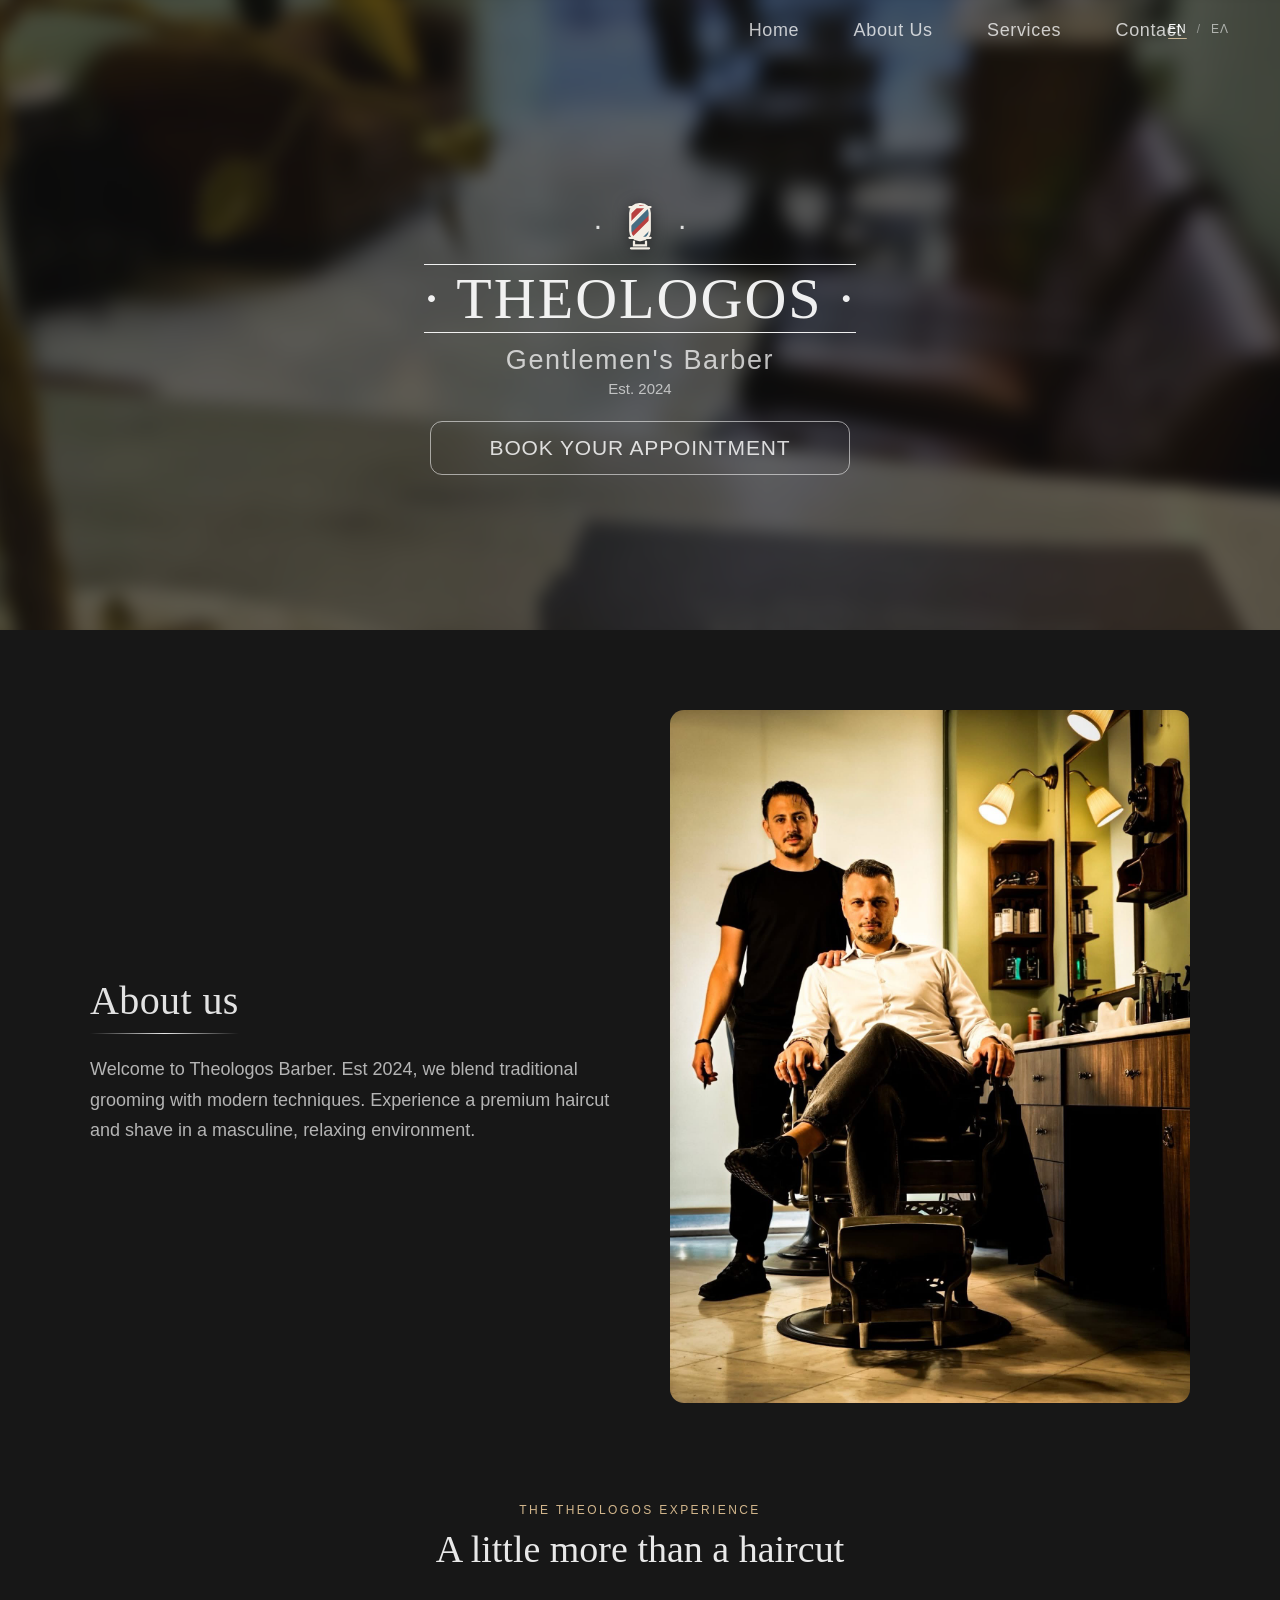
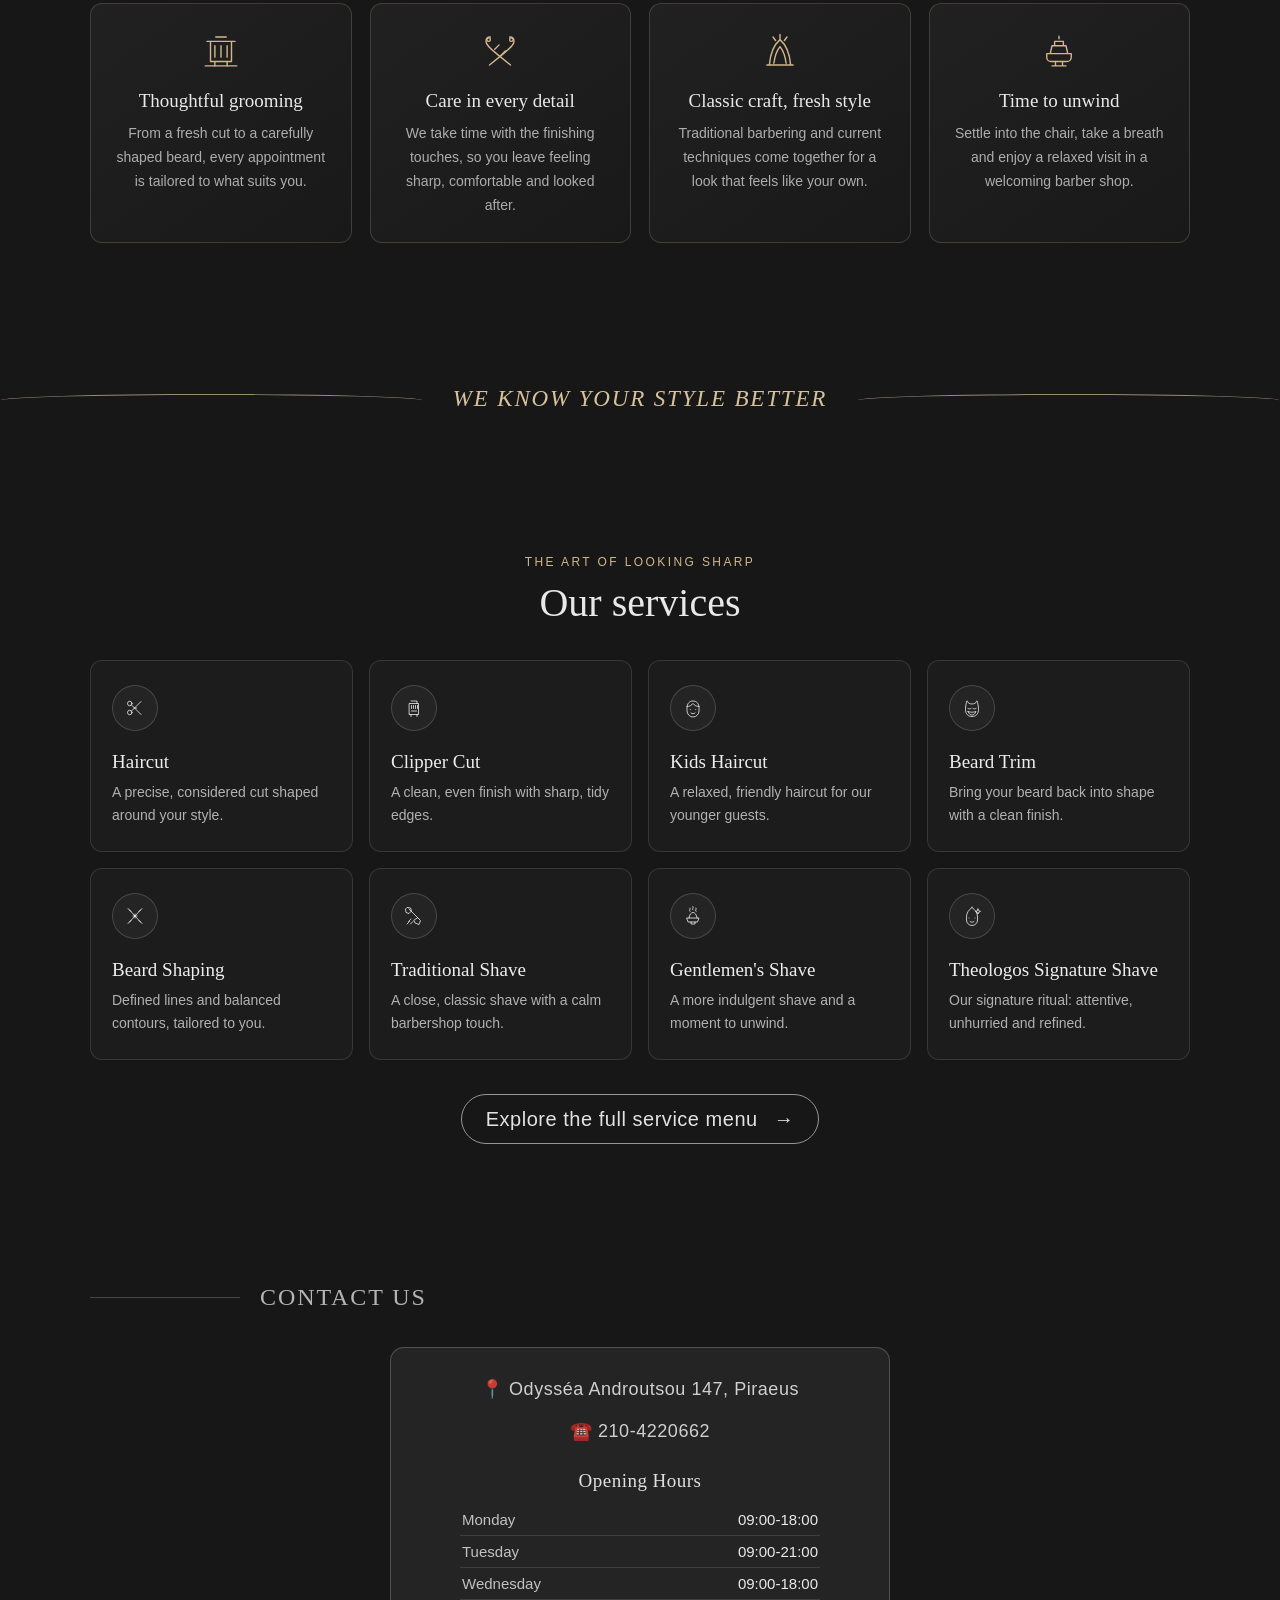
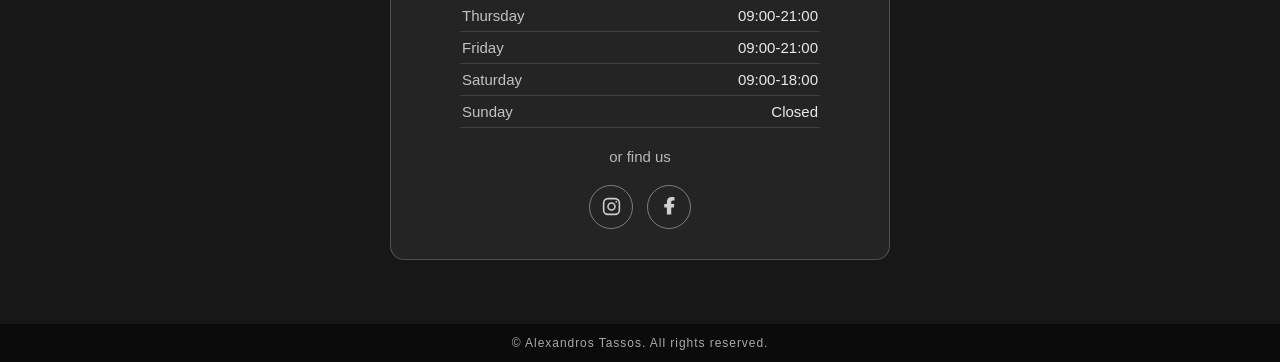
==== index.html @ 1a6f053f "Update code from local folder" ====
<!DOCTYPE html>
<html lang="en">
<head>
  <meta charset="UTF-8" />
  <meta name="viewport" content="width=device-width, initial-scale=1.0" />
  <meta name="description" content="Traditional grooming and modern barbering at Theologos Barber in Piraeus. Book your appointment online." data-i18n-content="home_description" />
  <meta name="theme-color" content="#171717" />
  <link rel="preload" as="image" href="barber.jpg" type="image/jpeg" />
  <link rel="stylesheet" href="style.css" />
  <link rel="stylesheet" href="static/services.css" />
  <title data-i18n-title="home_title">Theologos Barber | Piraeus</title>
</head>
<body>
  <header id="header">
    <nav id="menu" aria-label="Main navigation" data-i18n-aria="main_navigation">
      <ul>
        <li><a href="#header" data-i18n="nav_home">Home</a></li>
        <li><a href="#about" data-i18n="nav_about">About Us</a></li>
        <li><a href="#serve" data-i18n="nav_services">Services</a></li>
        <li><a href="#contact" data-i18n="nav_contact">Contact</a></li>
      </ul>
      <div class="language-switch" role="group" aria-label="Language" data-i18n-aria="language">
        <button type="button" data-language="en" aria-pressed="true" aria-label="English" data-i18n-language="english">EN</button>
        <span aria-hidden="true">/</span>
        <button type="button" data-language="el" aria-pressed="false" aria-label="Greek" data-i18n-language="greek">ΕΛ</button>
      </div>
    </nav>

    <div id="head">
      <div class="brand-mark">
        <span aria-hidden="true">∙</span>
        <svg class="barber-icon" viewBox="0 0 64 72" aria-hidden="true">
          <defs>
            <clipPath id="pole-shape">
              <rect x="19" y="8" width="26" height="48" rx="12" />
            </clipPath>
          </defs>
          <rect x="19" y="8" width="26" height="48" rx="12" fill="#f4eee5" />
          <g clip-path="url(#pole-shape)" fill="none" stroke-width="7">
            <path d="M7 18 31 -6M12 34 51 -5M18 51 53 16M34 66 54 46" stroke="#b84040" />
            <path d="M12 50 53 9M27 66 54 39" stroke="#466d83" />
          </g>
          <rect x="19" y="8" width="26" height="48" rx="12" fill="none" stroke="#f4eee5" stroke-width="3" />
          <path d="M18 12h28M18 53h28M24 58v5h16v-5M20 67h24" fill="none" stroke="#f4eee5" stroke-linecap="round" stroke-width="3" />
        </svg>
        <span aria-hidden="true">∙</span>
      </div>
      <h1 id="title">∙ Theologos ∙</h1>
      <p id="sub" data-i18n="brand_subtitle">Gentlemen's Barber</p>
      <p id="est" data-i18n="established">Est. 2024</p>
      <div class="book">
        <a id="book" target="_blank" rel="noopener noreferrer" href="https://theologos.orion-barber.gr/" data-i18n="book_appointment">Book your appointment</a>
      </div>
    </div>
  </header>

  <main>
    <section id="about">
      <div id="info">
        <div class="about-text">
          <h2 id="title2" data-i18n="about_title">About us</h2>
          <p class="about-paragraph" data-i18n="about_copy">
            Welcome to Theologos Barber. Est 2024, we blend traditional grooming with modern techniques.
            Experience a premium haircut and shave in a masculine, relaxing environment.
          </p>
        </div>
        <img src="aboutus.jpeg" id="about-photo" alt="The barber and a client in the shop, with Theologos Barber catalogs in the foreground" data-i18n-alt="about_image_alt" loading="lazy" decoding="async" />
      </div>
    </section>

    <section class="experience" aria-labelledby="experience-title">
      <div class="experience-inner">
        <p class="experience-eyebrow" data-i18n="experience_eyebrow">The Theologos experience</p>
        <h2 id="experience-title" data-i18n="experience_title">A little more than a haircut</h2>
        <div class="experience-grid">
          <article class="experience-card">
            <svg class="experience-icon" viewBox="0 0 48 48" aria-hidden="true">
              <path d="M8 13h32M12 13v23h24V13M17 18v13M24 18v13M31 18v13M17 36v5M31 36v5" />
              <path d="M6 41h36M18 8h12" />
            </svg>
            <h3 data-i18n="experience_grooming_title">Thoughtful grooming</h3>
            <p data-i18n="experience_grooming_copy">From a fresh cut to a carefully shaped beard, every appointment is tailored to what suits you.</p>
          </article>

          <article class="experience-card">
            <svg class="experience-icon" viewBox="0 0 48 48" aria-hidden="true">
              <path d="M13 8c-3 0-5 2-5 5 0 4 5 8 12 14l16 13M35 8c3 0 5 2 5 5 0 4-5 8-12 14L12 40" />
              <circle cx="11" cy="11" r="2" />
              <circle cx="37" cy="11" r="2" />
              <path d="m18 22 5-5M25 29l5-5" />
            </svg>
            <h3 data-i18n="experience_detail_title">Care in every detail</h3>
            <p data-i18n="experience_detail_copy">We take time with the finishing touches, so you leave feeling sharp, comfortable and looked after.</p>
          </article>

          <article class="experience-card">
            <svg class="experience-icon" viewBox="0 0 48 48" aria-hidden="true">
              <path d="M12 39c1-13 4-21 12-28 8 7 11 15 12 28M17 38c1-8 3-14 7-19 4 5 6 11 7 19M9 40h30" />
              <path d="M24 10V5M19 12l-3-4M29 12l3-4" />
            </svg>
            <h3 data-i18n="experience_craft_title">Classic craft, fresh style</h3>
            <p data-i18n="experience_craft_copy">Traditional barbering and current techniques come together for a look that feels like your own.</p>
          </article>

          <article class="experience-card">
            <svg class="experience-icon" viewBox="0 0 48 48" aria-hidden="true">
              <path d="M10 27h28v4a5 5 0 0 1-5 5H15a5 5 0 0 1-5-5zM14 27l2-9h16l2 9M19 18v-5h10v5M24 7v3" />
              <path d="M16 41h16M20 36v5M28 36v5" />
            </svg>
            <h3 data-i18n="experience_unwind_title">Time to unwind</h3>
            <p data-i18n="experience_unwind_copy">Settle into the chair, take a breath and enjoy a relaxed visit in a welcoming barber shop.</p>
          </article>
        </div>
      </div>
    </section>

    <div class="services" aria-hidden="true">
      <p id="services" data-i18n="slogan">We know your style better</p>
    </div>

    <section id="serve" class="service-preview" aria-labelledby="service-preview-title">
      <div class="service-preview-inner">
        <p class="service-eyebrow" data-i18n="service_eyebrow">The art of looking sharp</p>
        <h2 id="service-preview-title" data-i18n="services_title">Our services</h2>
        <div class="service-preview-grid">
          <article class="service-preview-card">
            <svg viewBox="0 0 48 48" aria-hidden="true"><circle cx="13.5" cy="15" r="4.5" /><circle cx="13.5" cy="33" r="4.5" /><path d="m17 18 19 19M17 30l19-19M22 24h5" /></svg>
            <h3 data-i18n="service_haircut">Haircut</h3>
            <p data-i18n="service_haircut_copy">A precise, considered cut shaped around your style.</p>
          </article>
          <article class="service-preview-card">
            <svg viewBox="0 0 48 48" aria-hidden="true"><path d="M15 15h18v22H15zM18 10h12v5M18 37v4M30 37v4M19 19v6M23 19v6M27 19v6M31 19v6" /><path d="M19 30h10" /></svg>
            <h3 data-i18n="service_clipper">Clipper Cut</h3>
            <p data-i18n="service_clipper_copy">A clean, even finish with sharp, tidy edges.</p>
          </article>
          <article class="service-preview-card">
            <svg viewBox="0 0 48 48" aria-hidden="true"><path d="M12 23c0-8 5-13 12-13s12 5 12 13v7a12 12 0 0 1-24 0zM12 21c5 0 9-2 12-6 3 4 7 6 12 6" /><path d="M18.5 27h.1M29.5 27h.1M20 34c2.5 2 5.5 2 8 0" /></svg>
            <h3 data-i18n="service_kids">Kids Haircut</h3>
            <p data-i18n="service_kids_copy">A relaxed, friendly haircut for our younger guests.</p>
          </article>
          <article class="service-preview-card">
            <svg viewBox="0 0 48 48" aria-hidden="true"><path d="M14 10c-2 5-3 10-3 17 0 9 5 14 13 14s13-5 13-14c0-7-1-12-3-17" /><path d="M14 11c2 3 6 5 10 5s8-2 10-5M16 25c2 1 4 1 6 0M26 25c2 1 4 1 6 0M16 31c2 5 5 7 8 7s6-2 8-7c-5 2-11 2-16 0z" /></svg>
            <h3 data-i18n="service_beard_trim">Beard Trim</h3>
            <p data-i18n="service_beard_trim_copy">Bring your beard back into shape with a clean finish.</p>
          </article>
          <article class="service-preview-card">
            <svg viewBox="0 0 48 48" aria-hidden="true"><path d="m13 12 22 24M35 12 13 36M10 9l6 6M32 33l6 6M38 9l-6 6M16 33l-6 6" /><path d="M20 24h8M24 20v8" /></svg>
            <h3 data-i18n="service_beard_shape">Beard Shaping</h3>
            <p data-i18n="service_beard_shape_copy">Defined lines and balanced contours, tailored to you.</p>
          </article>
          <article class="service-preview-card">
            <svg viewBox="0 0 48 48" aria-hidden="true"><path d="m14 10 18 18M11 7l6 1 2 6-5 5-6-2-1-6zM32 28l5 5-3 8-8-3-2-5zM13 35l5-5M10 40l5-5M17 40l5-5" /></svg>
            <h3 data-i18n="service_traditional_shave">Traditional Shave</h3>
            <p data-i18n="service_traditional_shave_copy">A close, classic shave with a calm barbershop touch.</p>
          </article>
          <article class="service-preview-card">
            <svg viewBox="0 0 48 48" aria-hidden="true"><path d="M12 28h24l-3 8H15zM16 28c1-7 4-11 8-11s7 4 8 11M20 36v4h8v-4" /><path d="M24 12c-3-2 2-4 0-7M18 15c-3-2 2-4 0-7M30 15c-3-2 2-4 0-7" /></svg>
            <h3 data-i18n="service_gentlemen_shave">Gentlemen's Shave</h3>
            <p data-i18n="service_gentlemen_shave_copy">A more indulgent shave and a moment to unwind.</p>
          </article>
          <article class="service-preview-card">
            <svg viewBox="0 0 48 48" aria-hidden="true"><path d="M24 7c7 5 11 11 11 19v6a11 11 0 0 1-22 0v-6c0-8 4-14 11-19zM18 28h.1M30 28h.1M20 35c2.5 2 5.5 2 8 0" /><path d="m36 10 1.5 3.5L41 15l-3.5 1.5L36 20l-1.5-3.5L31 15l3.5-1.5z" /></svg>
            <h3 data-i18n="service_signature_shave">Theologos Signature Shave</h3>
            <p data-i18n="service_signature_shave_copy">Our signature ritual: attentive, unhurried and refined.</p>
          </article>
        </div>
        <a class="service-menu-button" href="templates/services.html"><span data-i18n="full_menu">Explore the full service menu</span><span aria-hidden="true">→</span></a>
      </div>
    </section>

    <section id="contact">
      <div class="contact">
        <h2 id="title4" data-i18n="contact_title">Contact us</h2>
        <div id="info2">
          <a id="odo" target="_blank" rel="noopener noreferrer" href="https://www.google.com/maps/dir//%CE%9F%CE%B4%CF%85%CF%83%CF%83%CE%AD%CE%B1+%CE%91%CE%BD%CE%B4%CF%81%CE%BF%CF%8D%CF%84%CF%83%CE%BF%CF%85+147,+%CE%A0%CE%B5%CE%B9%CF%81%CE%B1%CE%B9%CE%AC%CF%82+185+35/data=!4m6!4m5!1m1!4e2!1m2!1m1!1s0x14a1bbe8b6d1e84f:0x89a2f383a4189109?sa=X&amp;ved=1t:707&amp;ictx=111" data-i18n="address">📍 Odysséa Androutsou 147, Piraeus</a>
          <a id="til" href="tel:+302104220662">☎️ 210-4220662</a>
          <div id="clock">
            <h3 id="time" data-i18n="opening_hours">Opening Hours</h3>
            <ul>
              <li><span data-i18n="monday">Monday</span><span>09:00-18:00</span></li>
              <li><span data-i18n="tuesday">Tuesday</span><span>09:00-21:00</span></li>
              <li><span data-i18n="wednesday">Wednesday</span><span>09:00-18:00</span></li>
              <li><span data-i18n="thursday">Thursday</span><span>09:00-21:00</span></li>
              <li><span data-i18n="friday">Friday</span><span>09:00-21:00</span></li>
              <li><span data-i18n="saturday">Saturday</span><span>09:00-18:00</span></li>
              <li><span data-i18n="sunday">Sunday</span><span data-i18n="closed">Closed</span></li>
            </ul>
          </div>
          <p id="find" data-i18n="find_us">Or find us</p>
          <div id="social">
            <a class="social-link" aria-label="Instagram" data-i18n-aria="instagram" target="_blank" rel="noopener noreferrer" href="https://www.instagram.com/theologos_gentlemens_barber/">
              <svg viewBox="0 0 24 24" aria-hidden="true"><rect x="3" y="3" width="18" height="18" rx="5" /><circle cx="12" cy="12" r="4" /><circle class="icon-dot" cx="17.5" cy="6.5" r="1" /></svg>
            </a>
            <a class="social-link" aria-label="Facebook" data-i18n-aria="facebook" target="_blank" rel="noopener noreferrer" href="https://www.facebook.com/p/Theologos-Gentlemens-Barber-61559398293478/">
              <svg viewBox="0 0 24 24" aria-hidden="true"><path d="M14 21v-8h3l.5-4H14V7c0-1.2.4-2 2-2h1.7V1.4C17 1.2 16 1 14.5 1 11 1 9 3.1 9 6.8V9H6v4h3v8z" /></svg>
            </a>
          </div>
        </div>
      </div>
    </section>
  </main>

  <footer class="rights">
    <p id="name" data-i18n="copyright">© Alexandros Tassos. All rights reserved.</p>
  </footer>

  <script src="script.js"></script>
</body>
</html>
---- style.css ----
:root {
  --font-body: "Segoe UI", Tahoma, Geneva, Verdana, sans-serif;
  --font-display: "Baskerville Old Face", "Palatino Linotype", "Book Antiqua", Georgia, serif;
  color-scheme: dark;
  font-family: var(--font-body);
  background: #171717;
  color: rgba(255, 255, 255, 0.82);
  font-synthesis: none;
  text-rendering: optimizeLegibility;
  scroll-behavior: smooth;
  scroll-padding-top: 76px;
}

h1,
h2,
h3 {
  font-family: var(--font-display);
}

* {
  box-sizing: border-box;
}

body {
  min-height: 100vh;
  margin: 0;
  background: #171717;
}

a {
  color: inherit;
}

a:focus-visible {
  outline: 2px solid #c5d7d6;
  outline-offset: 4px;
}

#header {
  position: relative;
  isolation: isolate;
  display: flex;
  flex-direction: column;
  min-height: 70vh;
  overflow: hidden;
}

#header::before {
  position: absolute;
  z-index: -1;
  inset: 0;
  content: "";
  background:
    linear-gradient(rgba(17, 17, 17, 0.65), rgba(17, 17, 17, 0.65)),
    url("barber.jpg") center / cover no-repeat;
  filter: blur(8px);
  transform: scale(1.05);
}

#menu {
  position: fixed;
  z-index: 10;
  inset: 0 0 auto;
  padding: 10px 20px;
  transition: background-color 0.3s ease, box-shadow 0.3s ease;
}

#menu ul {
  display: flex;
  justify-content: flex-end;
  gap: clamp(12px, 3vw, 40px);
  width: 100%;
  max-width: 1100px;
  margin: 0 auto;
  padding: 0;
  list-style: none;
}

#menu ul li a {
  display: block;
  padding: 10px 8px;
  background: linear-gradient(to right, transparent, #a1d1d2, transparent) center bottom / 0% 1px no-repeat;
  color: rgba(255, 255, 255, 0.75);
  font-size: clamp(14px, 1.8vw, 18px);
  font-weight: 400;
  letter-spacing: 0.035em;
  text-decoration: none;
  transition: background-size 0.3s ease, color 0.3s ease;
}

#menu ul li a:hover {
  background-size: 100% 1px;
  color: #fff;
}

#menu.scrolled {
  background: rgba(17, 17, 17, 0.95);
  box-shadow: 0 2px 20px rgba(0, 0, 0, 0.4);
  backdrop-filter: blur(5px);
}

#menu.scrolled ul {
  justify-content: center;
}

#head {
  display: flex;
  flex: 1;
  flex-direction: column;
  align-items: center;
  justify-content: center;
  padding: 90px 20px 48px;
  text-align: center;
}

.brand-mark {
  display: flex;
  align-items: center;
  justify-content: center;
  gap: 14px;
  margin-bottom: 12px;
  color: rgba(255, 255, 255, 0.82);
  font-size: 30px;
  font-weight: 200;
  line-height: 1;
}

.barber-icon {
  width: 48px;
  height: 54px;
  filter: drop-shadow(0 2px 8px rgba(0, 0, 0, 0.45));
}

#title {
  margin: 0;
  border-top: 1px solid;
  border-bottom: 1px solid;
  color: rgba(255, 255, 255, 0.92);
  font-size: clamp(38px, 8vw, 58px);
  font-weight: 400;
  letter-spacing: 0.035em;
  text-transform: uppercase;
}

#sub {
  margin: 12px 0 0;
  color: rgba(255, 255, 255, 0.72);
  font-size: clamp(20px, 4vw, 27px);
  font-weight: 300;
  letter-spacing: 0.06em;
}

#est {
  margin: 4px 0 0;
  color: rgba(255, 255, 255, 0.65);
  font-size: 15px;
}

.book {
  width: min(100%, 420px);
}

#book {
  display: flex;
  min-height: 54px;
  align-items: center;
  justify-content: center;
  margin-top: 24px;
  padding: 12px 20px;
  border: 1px solid rgba(255, 255, 255, 0.55);
  border-radius: 12px;
  color: rgba(255, 255, 255, 0.82);
  font-size: clamp(16px, 3vw, 21px);
  font-weight: 300;
  letter-spacing: 0.04em;
  text-align: center;
  text-decoration: none;
  text-transform: uppercase;
  transition: background-color 0.3s ease, color 0.3s ease;
}

#book:hover {
  background: rgba(255, 255, 255, 0.12);
  color: #fff;
}

main > section {
  scroll-margin-top: 76px;
}

#about,
.serve {
  display: flex;
  justify-content: center;
  padding: 80px 24px;
}

.experience {
  padding: 20px 24px 72px;
}

.experience-inner {
  width: 100%;
  max-width: 1100px;
  margin: 0 auto;
}

.experience-eyebrow {
  margin: 0 0 10px;
  color: #d2b68c;
  font-size: 12px;
  font-weight: 500;
  letter-spacing: 0.2em;
  text-align: center;
  text-transform: uppercase;
}

#experience-title {
  margin: 0 0 32px;
  color: rgba(255, 255, 255, 0.9);
  font-size: clamp(28px, 4vw, 38px);
  font-weight: 400;
  text-align: center;
}

.experience-grid {
  display: grid;
  grid-template-columns: repeat(4, minmax(0, 1fr));
  gap: 18px;
}

.experience-card {
  min-width: 0;
  padding: 26px 20px 24px;
  border: 1px solid rgba(216, 194, 158, 0.2);
  border-radius: 12px;
  background: linear-gradient(145deg, rgba(255, 255, 255, 0.045), rgba(255, 255, 255, 0.012));
  text-align: center;
}

.experience-icon {
  width: 42px;
  height: 42px;
  margin-bottom: 14px;
  fill: none;
  stroke: #d2b68c;
  stroke-linecap: round;
  stroke-linejoin: round;
  stroke-width: 1.6;
}

.experience-card h3 {
  margin: 0 0 10px;
  color: rgba(255, 255, 255, 0.9);
  font-size: 19px;
  font-weight: 400;
}

.experience-card p {
  margin: 0;
  color: rgba(255, 255, 255, 0.64);
  font-size: 14px;
  line-height: 1.7;
}

#info,
.serve-content {
  display: flex;
  align-items: center;
  justify-content: space-between;
  gap: 60px;
  width: 100%;
  max-width: 1100px;
}

.about-text,
.serve-text {
  flex: 1;
}

#title2,
#title3 {
  display: inline-block;
  margin: 0;
  padding: 10px 0;
  background: linear-gradient(to right, transparent, rgba(255, 255, 255, 0.9), transparent) center bottom / 100% 1px no-repeat;
  color: rgba(255, 255, 255, 0.88);
  font-size: clamp(30px, 5vw, 40px);
  font-weight: 400;
  letter-spacing: 0.01em;
}

.about-paragraph,
.serve-paragraph {
  margin: 20px 0 0;
  color: rgba(255, 255, 255, 0.68);
  font-size: 18px;
  font-weight: 300;
  line-height: 1.7;
}

#about-photo,
#serve-photo {
  display: block;
  flex: 0 1 calc(50% - 30px);
  width: calc(50% - 30px);
  height: auto;
  aspect-ratio: 3 / 4;
  border-radius: 14px;
  object-fit: contain;
}

.services {
  display: flex;
  align-items: center;
  width: 100%;
  padding: 48px 0;
  overflow: hidden;
  text-align: center;
}

#services {
  display: flex;
  align-items: center;
  justify-content: center;
  width: 100%;
  color: #d8c29e;
  font-family: var(--font-display);
  font-size: clamp(16px, 3vw, 23px);
  font-style: italic;
  font-weight: 400;
  letter-spacing: 0.08em;
  text-transform: uppercase;
  white-space: nowrap;
}

#services::before,
#services::after {
  flex-grow: 1;
  height: 12px;
  border-top: 1px solid rgba(216, 194, 158, 0.68);
  border-radius: 50% 50% 0 0;
  content: "";
}

#services::before {
  margin: 4px clamp(12px, 4vw, 30px) 0 0;
  background: radial-gradient(circle, #d8c29e 0 1.5px, transparent 2px) right top / 5px 5px no-repeat;
}

#services::after {
  margin: 4px 0 0 clamp(12px, 4vw, 30px);
  background: radial-gradient(circle, #d8c29e 0 1.5px, transparent 2px) left top / 5px 5px no-repeat;
}

#serve-photo {
  order: 0;
}

#title3 {
  margin-bottom: 4px;
}

.serve-paragraph {
  margin-top: 12px;
}

.price-list {
  margin: 22px 0 0;
  padding: 0;
  list-style: none;
}

.price-list li {
  display: flex;
  justify-content: space-between;
  gap: 16px;
  padding: 8px 2px;
  border-bottom: 1px solid rgba(255, 255, 255, 0.12);
  color: rgba(255, 255, 255, 0.78);
  font-size: 16px;
  line-height: 1.45;
}

.price-list li span:last-child {
  flex: 0 0 auto;
  color: #d2b68c;
  font-weight: 600;
}

#contact {
  padding: 56px 24px 24px;
}

.contact {
  width: 100%;
  max-width: 1100px;
  margin: 0 auto;
}

#title4 {
  display: flex;
  align-items: center;
  gap: 20px;
  margin: 0;
  color: rgba(255, 255, 255, 0.68);
  font-size: 24px;
  font-weight: 400;
  letter-spacing: 0.08em;
  text-transform: uppercase;
}

#title4::before {
  width: min(15vw, 150px);
  height: 1px;
  background: rgba(255, 255, 255, 0.2);
  content: "";
}

#info2 {
  display: flex;
  flex-direction: column;
  align-items: center;
  gap: 20px;
  width: min(100%, 500px);
  margin: 36px auto 0;
  padding: 30px 24px;
  border: 1px solid rgba(255, 255, 255, 0.2);
  border-radius: 14px;
  background: rgba(255, 255, 255, 0.06);
  text-align: center;
}

#clock {
  width: min(100%, 360px);
  margin-top: 8px;
  text-align: left;
}

#time {
  margin: 0 0 12px;
  color: rgba(255, 255, 255, 0.86);
  font-size: 19px;
  font-weight: 400;
  letter-spacing: 0.025em;
  text-align: center;
}

#clock ul {
  margin: 0;
  padding: 0;
  list-style: none;
}

#clock li {
  display: flex;
  justify-content: space-between;
  gap: 16px;
  padding: 7px 2px;
  border-bottom: 1px solid rgba(255, 255, 255, 0.12);
  color: rgba(255, 255, 255, 0.72);
  font-size: 15px;
}

#clock li span:last-child {
  color: rgba(255, 255, 255, 0.9);
  text-align: right;
}

#find {
  margin: 0;
  color: rgba(255, 255, 255, 0.68);
  font-size: 15px;
  text-transform: lowercase;
}

#social {
  display: flex;
  justify-content: center;
  gap: 14px;
}

.social-link {
  display: grid;
  width: 44px;
  height: 44px;
  place-items: center;
  border: 1px solid rgba(255, 255, 255, 0.4);
  border-radius: 50%;
  color: rgba(255, 255, 255, 0.78);
  transition: background-color 0.3s ease, color 0.3s ease;
}

.social-link:hover {
  background: rgba(255, 255, 255, 0.12);
  color: #fff;
}

.social-link svg {
  width: 21px;
  height: 21px;
  fill: none;
  stroke: currentColor;
  stroke-width: 1.8;
}

.social-link svg path {
  fill: currentColor;
  stroke: none;
}

.social-link svg .icon-dot {
  fill: currentColor;
  stroke: none;
}

#odo,
#til {
  color: rgba(255, 255, 255, 0.78);
  font-size: 18px;
  letter-spacing: 0.03em;
  text-decoration: none;
}

#odo:hover,
#til:hover {
  color: #fff;
}

#insta {
  display: flex;
  min-height: 44px;
  align-items: center;
  justify-content: center;
  width: min(100%, 320px);
  padding: 8px 14px;
  border: 1px solid rgba(255, 255, 255, 0.45);
  border-radius: 12px;
  color: rgba(255, 255, 255, 0.75);
  font-size: 17px;
  text-decoration: none;
  transition: background-color 0.3s ease, color 0.3s ease;
}

#insta:hover {
  background: rgba(255, 255, 255, 0.12);
  color: #fff;
}

.rights {
  margin-top: 40px;
  padding: 12px 20px;
  background: #0b0b0b;
  text-align: center;
}

#name {
  margin: 0;
  color: rgba(255, 255, 255, 0.65);
  font-size: 12px;
  letter-spacing: 0.08em;
}

body.page-loaded {
  animation: page-fade-in 900ms ease-out both;
}

@keyframes page-fade-in {
  from {
    opacity: 0;
  }

  to {
    opacity: 1;
  }
}

@media (max-width: 650px) {
  #header {
    min-height: 72vh;
  }

  #menu {
    padding: 8px 10px;
  }

  #menu ul {
    justify-content: center;
    gap: clamp(4px, 2vw, 12px);
  }

  #menu ul li a {
    padding: 10px 5px;
    font-size: clamp(13px, 3.6vw, 16px);
  }

  #about,
  .serve {
    padding: 56px 20px;
  }

  .experience {
    padding: 4px 20px 52px;
  }

  .experience-grid {
    grid-template-columns: repeat(2, minmax(0, 1fr));
    gap: 12px;
  }

  .experience-card {
    padding: 22px 14px;
  }

  .experience-card h3 {
    font-size: 17px;
  }

  #info,
  .serve-content {
    flex-direction: column;
    align-items: stretch;
    gap: 28px;
  }

  #about-photo,
  #serve-photo {
    width: 100%;
    height: auto;
    aspect-ratio: 3 / 4;
    flex-basis: auto;
  }

  #serve-photo {
    order: 1;
  }

  .services {
    padding: 28px 0;
  }

  #contact {
    padding: 40px 20px 16px;
  }

  #info2 {
    margin-top: 28px;
    padding: 24px 16px;
  }

  #odo,
  #til {
    font-size: 16px;
  }
}

@media (prefers-reduced-motion: reduce) {
  :root {
    scroll-behavior: auto;
  }

  body.page-loaded {
    animation: none;
  }

  *,
  *::before,
  *::after {
    scroll-behavior: auto !important;
    transition-duration: 0.01ms !important;
  }
}
---- static/services.css ----
@view-transition {
  navigation: auto;
}

::view-transition-old(root) {
  animation: services-page-out 240ms ease-in both;
}

::view-transition-new(root) {
  animation: services-page-in 380ms ease-out both;
}

.service-preview {
  padding: 72px 24px 84px;
}

.service-preview-inner {
  width: 100%;
  max-width: 1100px;
  margin: 0 auto;
  text-align: center;
}

.service-eyebrow {
  margin: 0 0 10px;
  color: #d2b68c;
  font-size: 12px;
  font-weight: 500;
  letter-spacing: 0.2em;
  text-align: center;
  text-transform: uppercase;
}

#service-preview-title {
  margin: 0 0 34px;
  color: rgba(255, 255, 255, 0.9);
  font-size: clamp(30px, 4vw, 40px);
  font-weight: 400;
}

.service-preview-grid {
  display: grid;
  grid-template-columns: repeat(4, minmax(0, 1fr));
  gap: 16px;
  text-align: left;
}

.service-preview-card {
  min-width: 0;
  padding: 24px 21px;
  border: 1px solid rgba(255, 255, 255, 0.12);
  border-radius: 12px;
  background: rgba(255, 255, 255, 0.025);
  transition: transform 220ms ease, border-color 220ms ease, background-color 220ms ease;
}

.service-preview-card:hover {
  transform: translateY(-4px);
  border-color: rgba(255, 255, 255, 0.28);
  background: rgba(255, 255, 255, 0.05);
}

.service-preview-card svg {
  width: 46px;
  height: 46px;
  margin-bottom: 16px;
  padding: 10px;
  border: 1px solid rgba(255, 255, 255, 0.16);
  border-radius: 50%;
  background: rgba(255, 255, 255, 0.035);
  fill: none;
  stroke: rgba(255, 255, 255, 0.82);
  stroke-linecap: round;
  stroke-linejoin: round;
  stroke-width: 1.8;
}

.service-preview-card h3 {
  margin: 0 0 8px;
  color: rgba(255, 255, 255, 0.92);
  font-size: 19px;
  font-weight: 400;
}

.service-preview-card p {
  margin: 0;
  color: rgba(255, 255, 255, 0.66);
  font-size: 14px;
  line-height: 1.65;
}

.service-menu-button {
  display: inline-flex;
  min-height: 50px;
  align-items: center;
  justify-content: center;
  gap: 16px;
  margin-top: 34px;
  padding: 12px 24px;
  border: 1px solid rgba(255, 255, 255, 0.54);
  border-radius: 999px;
  color: rgba(255, 255, 255, 0.88);
  font-size: 15px;
  letter-spacing: 0.035em;
  text-decoration: none;
  transition: background-color 220ms ease, border-color 220ms ease, transform 220ms ease;
}

.service-menu-button span {
  font-size: 20px;
  line-height: 1;
  transition: transform 220ms ease;
}

.service-menu-button:hover {
  transform: translateY(-2px);
  border-color: rgba(255, 255, 255, 0.82);
  background: rgba(255, 255, 255, 0.08);
}

.service-menu-button:hover span {
  transform: translateX(4px);
}

.language-switch {
  display: flex;
  align-items: center;
  gap: 7px;
  color: rgba(255, 255, 255, 0.42);
  font-size: 12px;
  letter-spacing: 0.08em;
}

.language-switch button {
  padding: 5px 3px;
  border: 0;
  background: transparent;
  color: rgba(255, 255, 255, 0.58);
  cursor: pointer;
  font: inherit;
  letter-spacing: inherit;
  transition: color 180ms ease;
}

.language-switch button:hover,
.language-switch button[aria-pressed="true"] {
  color: #fff;
}

.language-switch button[aria-pressed="true"] {
  text-decoration: underline;
  text-decoration-color: rgba(216, 194, 158, 0.9);
  text-underline-offset: 5px;
}

#menu .language-switch {
  position: absolute;
  top: 17px;
  right: clamp(16px, 4vw, 48px);
}

.service-nav-actions {
  display: flex;
  align-items: center;
  gap: clamp(12px, 3vw, 28px);
}

.service-menu-page {
  min-height: 100vh;
}

.service-menu-header {
  position: relative;
  isolation: isolate;
  display: flex;
  min-height: 460px;
  flex-direction: column;
  justify-content: center;
  overflow: hidden;
  padding: 90px 24px 48px;
}

.service-menu-header::before {
  position: absolute;
  z-index: -1;
  inset: 0;
  content: "";
  background:
    linear-gradient(180deg, rgba(17, 17, 17, 0.48), rgba(17, 17, 17, 0.76) 72%, #171717),
    url("../barber.jpg") center 38% / cover no-repeat;
  filter: blur(2px);
  transform: scale(1.03);
}

.service-menu-nav {
  position: absolute;
  inset: 0 0 auto;
  display: flex;
  align-items: center;
  justify-content: space-between;
  gap: 16px;
  padding: 22px clamp(20px, 6vw, 80px);
}

.service-back-link,
.service-nav-book {
  color: rgba(255, 255, 255, 0.88);
  font-size: 14px;
  letter-spacing: 0.04em;
  text-decoration: none;
}

.service-back-link:hover,
.service-nav-book:hover {
  color: #fff;
}

.service-nav-book {
  padding: 10px 16px;
  border: 1px solid rgba(255, 255, 255, 0.4);
  border-radius: 999px;
}

.service-menu-hero {
  width: 100%;
  max-width: 900px;
  margin: 28px auto 0;
  text-align: center;
}

.service-menu-brand {
  display: flex;
  align-items: center;
  justify-content: center;
  gap: 12px;
  margin-bottom: 18px;
  color: rgba(255, 255, 255, 0.82);
  font-family: var(--font-display);
  font-size: 24px;
  font-weight: 200;
  line-height: 1;
}

.service-menu-brand svg {
  width: 36px;
  height: 42px;
  filter: drop-shadow(0 2px 8px rgba(0, 0, 0, 0.45));
}

.service-menu-hero > .service-eyebrow {
  margin-bottom: 14px;
  font-family: var(--font-body);
  letter-spacing: 0.24em;
}

.service-menu-hero h1 {
  margin: 0;
  color: rgba(255, 255, 255, 0.95);
  font-size: clamp(40px, 7vw, 68px);
  font-weight: 400;
  letter-spacing: 0.025em;
  line-height: 1.1;
  text-wrap: balance;
}

.service-menu-hero h1::after {
  display: block;
  width: 68px;
  height: 1px;
  margin: 22px auto 0;
  background: rgba(216, 194, 158, 0.76);
  content: "";
}

.service-menu-hero > p:last-child {
  margin: 16px 0 0;
  color: rgba(255, 255, 255, 0.74);
  font-size: clamp(16px, 2vw, 19px);
  line-height: 1.7;
  text-wrap: balance;
}

.service-menu-hero > p:last-child,
.service-menu-intro > div > p:last-child {
  font-family: var(--font-body);
}

.service-menu-main {
  width: 100%;
  max-width: 1100px;
  margin: 0 auto;
  padding: 78px 24px 100px;
}

.service-menu-intro {
  display: grid;
  grid-template-columns: 0.9fr 1.1fr;
  align-items: center;
  gap: clamp(32px, 7vw, 88px);
}

.service-menu-intro > div {
  padding-left: clamp(0px, 2vw, 22px);
}

.service-menu-intro .service-eyebrow {
  text-align: left;
}

.service-menu-intro h2,
.service-price-heading h2 {
  margin: 0;
  color: rgba(255, 255, 255, 0.92);
  font-size: clamp(30px, 4vw, 42px);
  font-weight: 400;
  letter-spacing: 0.015em;
  line-height: 1.18;
  text-wrap: balance;
}

.service-menu-intro h2,
.service-price-heading h2,
.service-menu-hero h1 {
  font-family: var(--font-display);
}

.service-menu-intro > div > p:last-child {
  max-width: 430px;
  margin: 18px 0 0;
  color: rgba(255, 255, 255, 0.68);
  font-size: 17px;
  line-height: 1.8;
  text-wrap: pretty;
}

.service-menu-intro img {
  display: block;
  width: 100%;
  max-width: 470px;
  height: auto;
  max-height: 620px;
  justify-self: center;
  border: 1px solid rgba(255, 255, 255, 0.12);
  border-radius: 18px;
  background: #111;
  object-fit: contain;
  box-shadow: 0 24px 60px rgba(0, 0, 0, 0.28);
}

.service-price-section {
  max-width: 760px;
  margin: 112px auto 0;
  padding: clamp(26px, 5vw, 52px);
  border: 1px solid rgba(255, 255, 255, 0.1);
  border-radius: 18px;
  background:
    radial-gradient(ellipse at 50% 0, rgba(216, 194, 158, 0.07), transparent 55%),
    rgba(255, 255, 255, 0.025);
}

.service-price-heading {
  margin-bottom: 30px;
  padding-bottom: 24px;
  border-bottom: 1px solid rgba(255, 255, 255, 0.14);
  text-align: center;
}

.service-price-heading .service-eyebrow {
  margin-bottom: 12px;
}

.service-price-list {
  display: grid;
  grid-template-columns: repeat(2, minmax(0, 1fr));
  column-gap: clamp(18px, 4vw, 40px);
  margin: 0;
  padding: 0;
  list-style: none;
}

.service-price-list li {
  display: flex;
  min-width: 0;
  align-items: baseline;
  justify-content: space-between;
  gap: 12px;
  padding: 13px 4px;
  color: rgba(255, 255, 255, 0.82);
  font-family: var(--font-body);
  font-size: 16px;
  line-height: 1.5;
}

.service-price-list li::after {
  flex: 1 1 auto;
  order: 2;
  min-width: 12px;
  border-bottom: 1px dotted rgba(255, 255, 255, 0.2);
  content: "";
}

.service-price-list li span:first-child {
  order: 1;
  font-family: var(--font-display);
  font-size: 17px;
  line-height: 1.35;
}

.service-price-list li span:last-child {
  flex: 0 0 auto;
  order: 3;
  color: #d2b68c;
  font-family: var(--font-display);
  font-size: 17px;
  font-weight: 600;
  font-variant-numeric: tabular-nums;
}

.service-price-section > .service-menu-button {
  display: flex;
  width: fit-content;
  margin: 36px auto 0;
}

.service-menu-footer {
  padding: 28px 20px;
  background: #0b0b0b;
  text-align: center;
}

.service-menu-footer a {
  color: rgba(255, 255, 255, 0.86);
  font-family: var(--font-display);
  font-size: 18px;
  text-decoration: none;
}

.service-menu-footer a:hover {
  color: #fff;
}

.service-menu-footer p {
  margin: 8px 0 0;
  color: rgba(255, 255, 255, 0.58);
  font-size: 13px;
}

.service-menu-page .service-menu-button {
  font-family: var(--font-body);
  font-weight: 500;
}

@keyframes services-page-out {
  to {
    opacity: 0;
    transform: scale(0.99);
  }
}

@keyframes services-page-in {
  from {
    opacity: 0;
    transform: translateY(10px);
  }

  to {
    opacity: 1;
    transform: translateY(0);
  }
}

@media (max-width: 850px) {
  .service-preview-grid {
    grid-template-columns: repeat(2, minmax(0, 1fr));
  }
}

@media (max-width: 650px) {
  #menu .language-switch {
    top: 10px;
    right: 10px;
  }

  #menu ul {
    width: calc(100% - 76px);
    margin-left: 0;
    gap: clamp(2px, 1.4vw, 8px);
  }

  #menu ul li a {
    padding-right: 4px;
    padding-left: 4px;
    font-size: clamp(12px, 3.3vw, 14px);
  }

  #menu.scrolled ul {
    justify-content: flex-start;
  }

  .service-preview {
    padding: 54px 20px 64px;
  }

  .service-preview-grid {
    gap: 12px;
  }

  .service-preview-card {
    padding: 20px 16px;
  }

  .service-menu-header {
    min-height: 390px;
  }

  .service-menu-nav {
    padding: 18px 20px;
  }

  .service-nav-actions {
    gap: 10px;
  }

  .service-nav-actions .language-switch {
    gap: 4px;
  }

  .service-nav-book {
    padding: 9px 12px;
    font-size: 12px;
  }

  .service-menu-main {
    padding: 56px 20px 76px;
  }

  .service-menu-brand {
    gap: 9px;
    font-size: 20px;
  }

  .service-menu-brand svg {
    width: 32px;
    height: 38px;
  }

  .service-menu-intro {
    grid-template-columns: 1fr;
    gap: 28px;
  }

  .service-menu-intro img {
    width: min(100%, 430px);
    max-height: none;
  }

  .service-price-section {
    margin-top: 78px;
    padding: 24px 18px;
  }

  .service-price-list {
    grid-template-columns: 1fr;
  }

  .service-price-list li {
    gap: 8px;
    padding: 12px 0;
    font-size: 14px;
  }

  .service-price-list li span:first-child,
  .service-price-list li span:last-child {
    font-size: 15px;
  }
}

@media (max-width: 380px) {
  #menu ul {
    width: calc(100% - 68px);
    gap: 0;
  }

  #menu ul li a {
    font-size: 12px;
  }

  .service-preview-grid {
    grid-template-columns: 1fr;
  }

  .service-preview-card {
    text-align: center;
  }
}

@media (prefers-reduced-motion: reduce) {
  ::view-transition-old(root),
  ::view-transition-new(root) {
    animation-duration: 1ms;
  }

  .service-preview-card,
  .service-menu-button,
  .service-menu-button span {
    transition-duration: 1ms;
  }
}
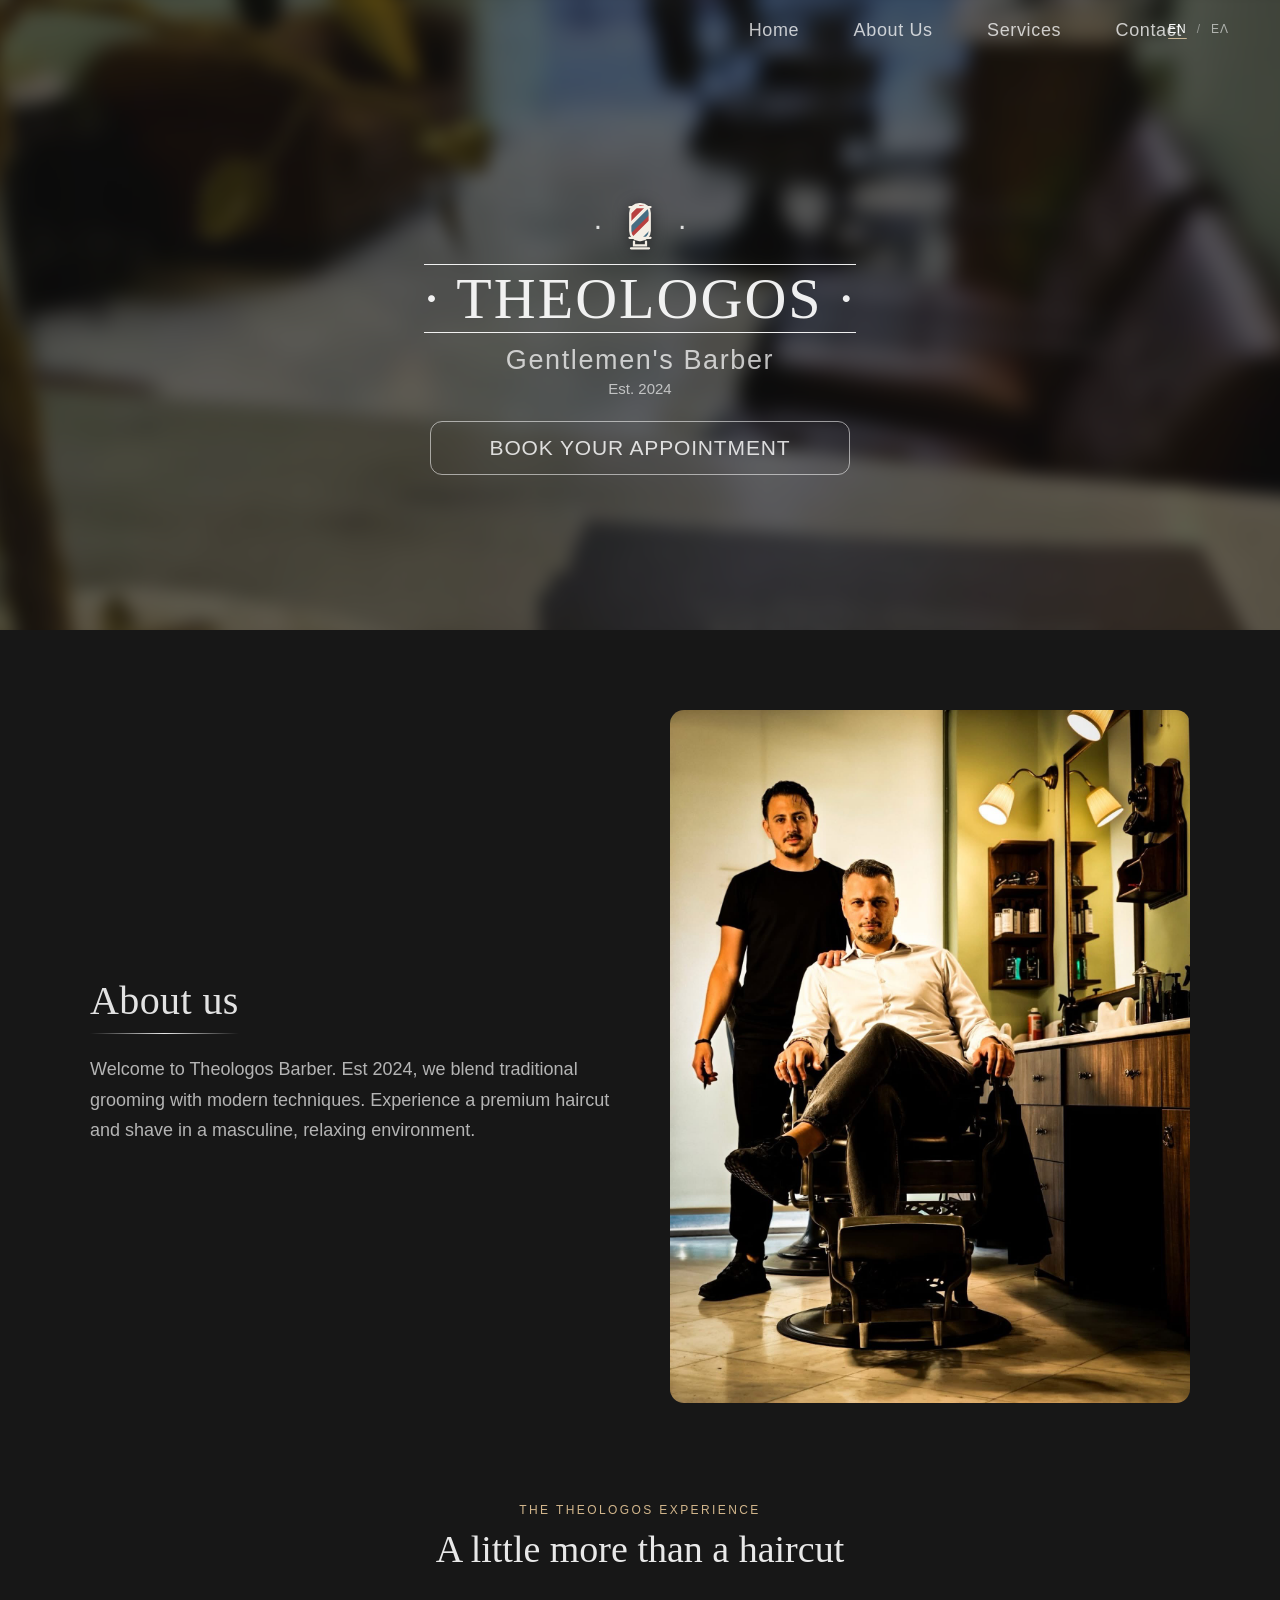
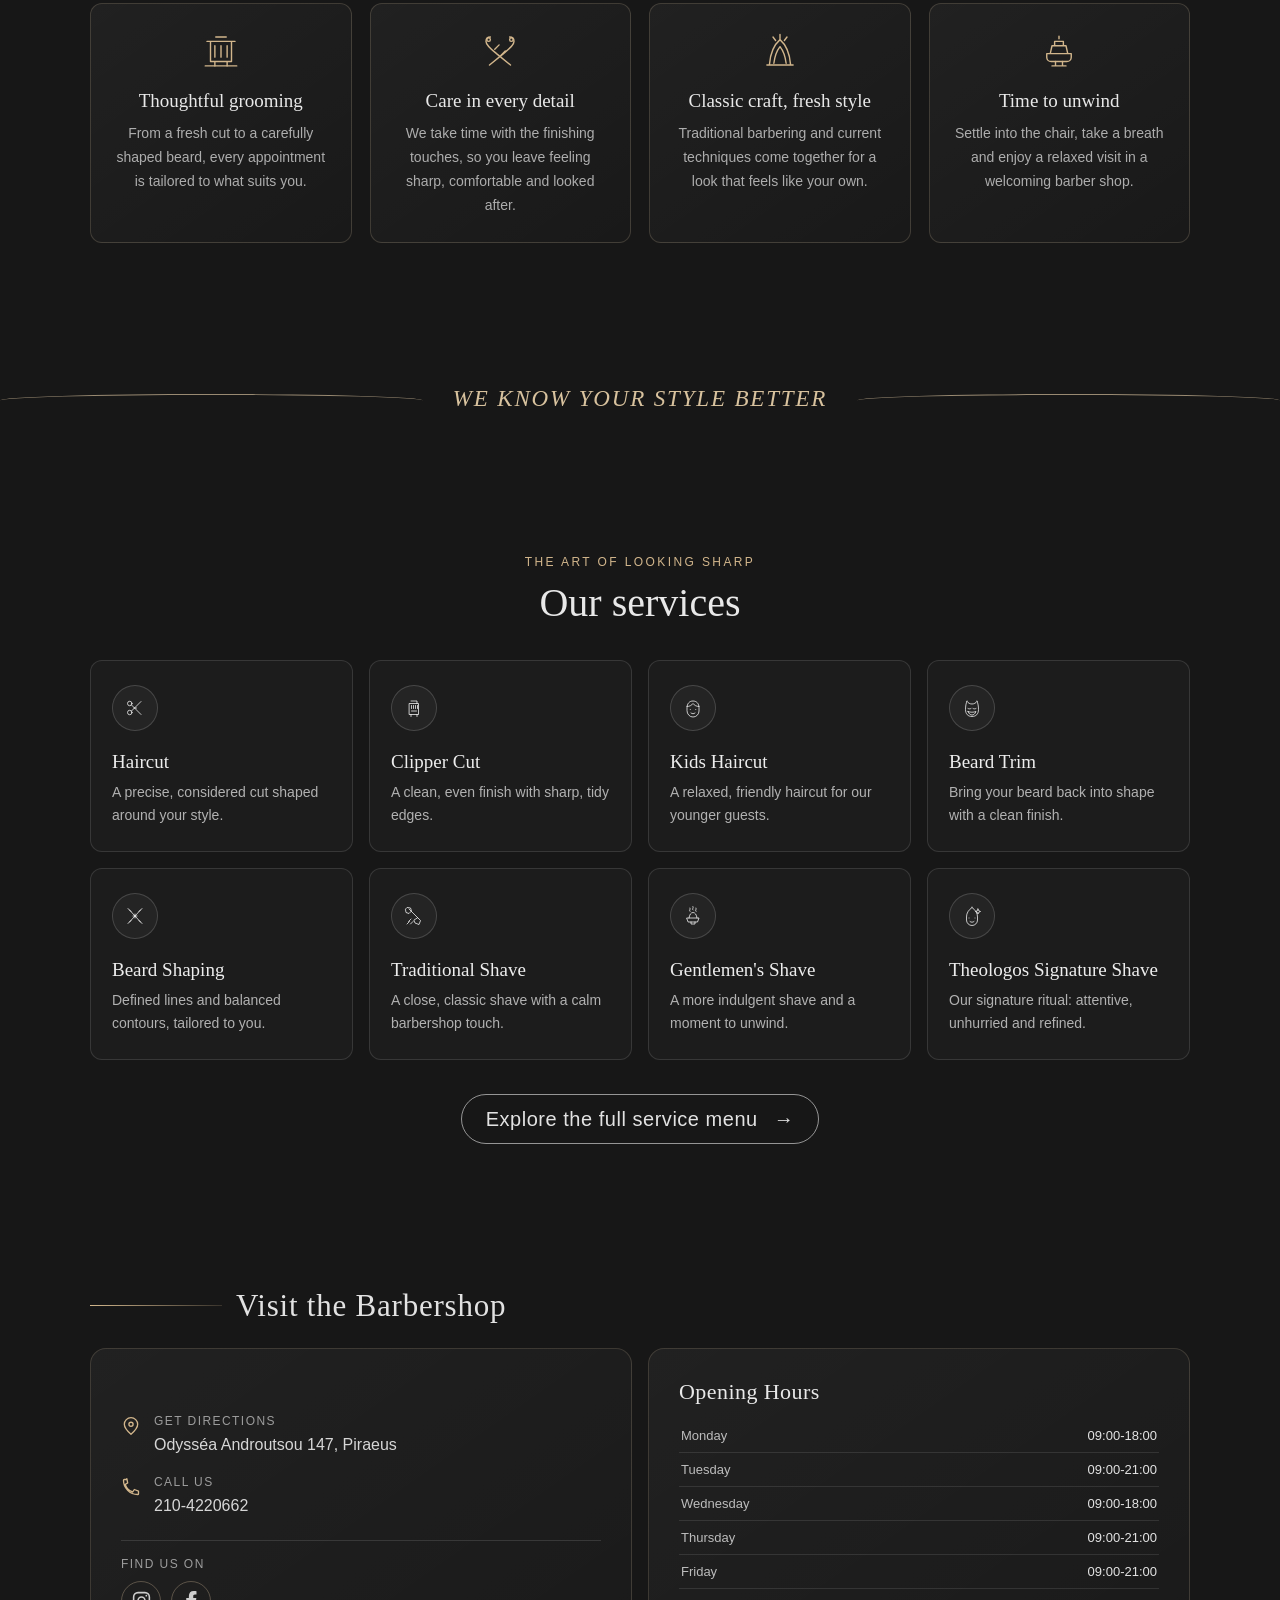
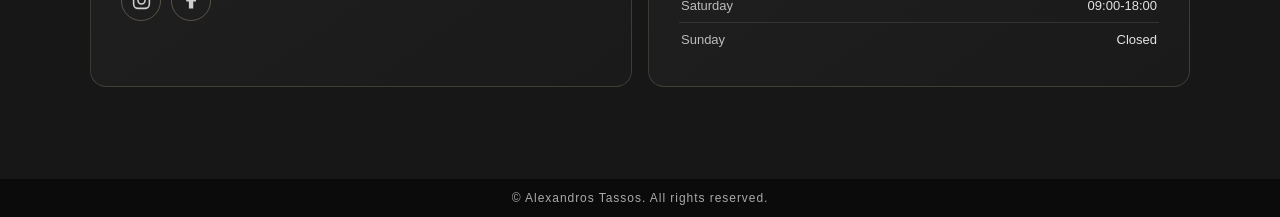
==== commit 1e4f8471: "Update code from local folder" ====
--- a/index.html
+++ b/index.html
@@ -8,6 +8,12 @@
   <link rel="preload" as="image" href="barber.jpg" type="image/jpeg" />
   <link rel="stylesheet" href="style.css" />
   <link rel="stylesheet" href="static/services.css" />
+  <script>
+    if (sessionStorage.getItem("theologos-page-transition") === "true") {
+      sessionStorage.removeItem("theologos-page-transition");
+      document.documentElement.classList.add("page-transitioning");
+    }
+  </script>
   <title data-i18n-title="home_title">Theologos Barber | Piraeus</title>
 </head>
 <body>
@@ -171,12 +177,31 @@
     <section id="contact">
       <div class="contact">
         <h2 id="title4" data-i18n="contact_title">Contact us</h2>
-        <div id="info2">
-          <a id="odo" target="_blank" rel="noopener noreferrer" href="https://www.google.com/maps/dir//%CE%9F%CE%B4%CF%85%CF%83%CF%83%CE%AD%CE%B1+%CE%91%CE%BD%CE%B4%CF%81%CE%BF%CF%8D%CF%84%CF%83%CE%BF%CF%85+147,+%CE%A0%CE%B5%CE%B9%CF%81%CE%B1%CE%B9%CE%AC%CF%82+185+35/data=!4m6!4m5!1m1!4e2!1m2!1m1!1s0x14a1bbe8b6d1e84f:0x89a2f383a4189109?sa=X&amp;ved=1t:707&amp;ictx=111" data-i18n="address">📍 Odysséa Androutsou 147, Piraeus</a>
-          <a id="til" href="tel:+302104220662">☎️ 210-4220662</a>
-          <div id="clock">
+        <div class="contact-grid">
+          <div class="contact-card contact-details">
+            <a class="contact-action" id="odo" target="_blank" rel="noopener noreferrer" href="https://www.google.com/maps/dir//%CE%9F%CE%B4%CF%85%CF%83%CF%83%CE%AD%CE%B1+%CE%91%CE%BD%CE%B4%CF%81%CE%BF%CF%8D%CF%84%CF%83%CE%BF%CF%85+147,+%CE%A0%CE%B5%CE%B9%CF%81%CE%B1%CE%B9%CE%AC%CF%82+185+35/data=!4m6!4m5!1m1!4e2!1m2!1m1!1s0x14a1bbe8b6d1e84f:0x89a2f383a4189109?sa=X&amp;ved=1t:707&amp;ictx=111">
+              <svg viewBox="0 0 24 24" aria-hidden="true"><path d="M20 10c0 5-8 12-8 12S4 15 4 10a8 8 0 1 1 16 0Z" /><circle cx="12" cy="10" r="2.5" /></svg>
+              <span><span class="contact-action-label" data-i18n="directions">Get directions</span><span class="contact-action-value" data-i18n="address">Odysséa Androutsou 147, Piraeus</span></span>
+            </a>
+            <a class="contact-action" id="til" href="tel:+302104220662">
+              <svg viewBox="0 0 24 24" aria-hidden="true"><path d="M7 3H4a1 1 0 0 0-1 1c0 9.4 7.6 17 17 17a1 1 0 0 0 1-1v-3l-5-2-2 3a15 15 0 0 1-9-9l3-2-1-5Z" /></svg>
+              <span><span class="contact-action-label" data-i18n="call_us">Call us</span><span class="contact-action-value">210-4220662</span></span>
+            </a>
+            <div class="contact-social">
+              <p id="find" data-i18n="find_us">Find us on</p>
+              <div id="social">
+                <a class="social-link" aria-label="Instagram" data-i18n-aria="instagram" target="_blank" rel="noopener noreferrer" href="https://www.instagram.com/theologos_gentlemens_barber/">
+                  <svg viewBox="0 0 24 24" aria-hidden="true"><rect x="3" y="3" width="18" height="18" rx="5" /><circle cx="12" cy="12" r="4" /><circle class="icon-dot" cx="17.5" cy="6.5" r="1" /></svg>
+                </a>
+                <a class="social-link" aria-label="Facebook" data-i18n-aria="facebook" target="_blank" rel="noopener noreferrer" href="https://www.facebook.com/p/Theologos-Gentlemens-Barber-61559398293478/">
+                  <svg viewBox="0 0 24 24" aria-hidden="true"><path d="M14 21v-8h3l.5-4H14V7c0-1.2.4-2 2-2h1.7V1.4C17 1.2 16 1 14.5 1 11 1 9 3.1 9 6.8V9H6v4h3v8z" /></svg>
+                </a>
+              </div>
+            </div>
+          </div>
+          <div class="contact-card contact-hours">
             <h3 id="time" data-i18n="opening_hours">Opening Hours</h3>
-            <ul>
+            <ul id="clock">
               <li><span data-i18n="monday">Monday</span><span>09:00-18:00</span></li>
               <li><span data-i18n="tuesday">Tuesday</span><span>09:00-21:00</span></li>
               <li><span data-i18n="wednesday">Wednesday</span><span>09:00-18:00</span></li>
@@ -186,15 +211,6 @@
               <li><span data-i18n="sunday">Sunday</span><span data-i18n="closed">Closed</span></li>
             </ul>
           </div>
-          <p id="find" data-i18n="find_us">Or find us</p>
-          <div id="social">
-            <a class="social-link" aria-label="Instagram" data-i18n-aria="instagram" target="_blank" rel="noopener noreferrer" href="https://www.instagram.com/theologos_gentlemens_barber/">
-              <svg viewBox="0 0 24 24" aria-hidden="true"><rect x="3" y="3" width="18" height="18" rx="5" /><circle cx="12" cy="12" r="4" /><circle class="icon-dot" cx="17.5" cy="6.5" r="1" /></svg>
-            </a>
-            <a class="social-link" aria-label="Facebook" data-i18n-aria="facebook" target="_blank" rel="noopener noreferrer" href="https://www.facebook.com/p/Theologos-Gentlemens-Barber-61559398293478/">
-              <svg viewBox="0 0 24 24" aria-hidden="true"><path d="M14 21v-8h3l.5-4H14V7c0-1.2.4-2 2-2h1.7V1.4C17 1.2 16 1 14.5 1 11 1 9 3.1 9 6.8V9H6v4h3v8z" /></svg>
-            </a>
-          </div>
         </div>
       </div>
     </section>
--- a/style.css
+++ b/style.css
@@ -25,6 +25,36 @@
   min-height: 100vh;
   margin: 0;
   background: #171717;
+}
+
+@view-transition {
+  navigation: auto;
+}
+
+::view-transition-old(root) {
+  animation: page-transition-out 180ms ease-in both;
+}
+
+::view-transition-new(root) {
+  animation: page-transition-in 320ms ease-out both;
+}
+
+@keyframes page-transition-out {
+  to {
+    opacity: 0;
+  }
+}
+
+@keyframes page-transition-in {
+  from {
+    opacity: 0;
+    transform: translateY(6px);
+  }
+
+  to {
+    opacity: 1;
+    transform: translateY(0);
+  }
 }
 
 a {
@@ -389,7 +419,7 @@
 }
 
 #contact {
-  padding: 56px 24px 24px;
+  padding: 60px 24px 52px;
 }
 
 .contact {
@@ -401,52 +431,58 @@
 #title4 {
   display: flex;
   align-items: center;
-  gap: 20px;
-  margin: 0;
-  color: rgba(255, 255, 255, 0.68);
-  font-size: 24px;
-  font-weight: 400;
-  letter-spacing: 0.08em;
-  text-transform: uppercase;
-}
-
-#title4::before {
-  width: min(15vw, 150px);
-  height: 1px;
-  background: rgba(255, 255, 255, 0.2);
-  content: "";
-}
-
-#info2 {
-  display: flex;
-  flex-direction: column;
-  align-items: center;
-  gap: 20px;
-  width: min(100%, 500px);
-  margin: 36px auto 0;
-  padding: 30px 24px;
-  border: 1px solid rgba(255, 255, 255, 0.2);
-  border-radius: 14px;
-  background: rgba(255, 255, 255, 0.06);
-  text-align: center;
-}
-
-#clock {
-  width: min(100%, 360px);
-  margin-top: 8px;
-  text-align: left;
-}
-
-#time {
-  margin: 0 0 12px;
-  color: rgba(255, 255, 255, 0.86);
-  font-size: 19px;
+  gap: 14px;
+  margin: 0 0 24px;
+  color: rgba(255, 255, 255, 0.88);
+  font-size: clamp(25px, 3vw, 31px);
   font-weight: 400;
   letter-spacing: 0.025em;
-  text-align: center;
-}
-
-#clock ul {
+}
+
+#title4::before {
+  flex: 0 1 clamp(44px, 12vw, 132px);
+  height: 1px;
+  background: linear-gradient(to right, #d2b68c, rgba(210, 182, 140, 0.18));
+  content: "";
+}
+
+.contact-grid {
+  display: grid;
+  grid-template-columns: repeat(2, minmax(0, 1fr));
+  gap: 16px;
+}
+
+.contact-card {
+  min-width: 0;
+  padding: clamp(20px, 3vw, 30px);
+  border: 1px solid rgba(216, 194, 158, 0.18);
+  border-radius: 16px;
+  background: linear-gradient(145deg, rgba(255, 255, 255, 0.045), rgba(255, 255, 255, 0.015));
+}
+
+.contact-details {
+  display: flex;
+  flex-direction: column;
+  justify-content: center;
+  gap: 18px;
+}
+
+.contact-hours {
+  display: flex;
+  flex-direction: column;
+  justify-content: center;
+}
+
+#time {
+  margin: 0 0 14px;
+  color: rgba(255, 255, 255, 0.9);
+  font-family: var(--font-display);
+  font-size: 22px;
+  font-weight: 400;
+  letter-spacing: 0.02em;
+}
+
+#clock {
   margin: 0;
   padding: 0;
   list-style: none;
@@ -456,43 +492,99 @@
   display: flex;
   justify-content: space-between;
   gap: 16px;
-  padding: 7px 2px;
-  border-bottom: 1px solid rgba(255, 255, 255, 0.12);
-  color: rgba(255, 255, 255, 0.72);
-  font-size: 15px;
+  padding: 9px 2px;
+  border-bottom: 1px solid rgba(255, 255, 255, 0.1);
+  color: rgba(255, 255, 255, 0.7);
+  font-size: 13px;
+}
+
+#clock li:last-child {
+  border-bottom: 0;
 }
 
 #clock li span:last-child {
-  color: rgba(255, 255, 255, 0.9);
+  color: rgba(255, 255, 255, 0.88);
+  font-variant-numeric: tabular-nums;
   text-align: right;
+}
+
+.contact-action {
+  display: flex;
+  align-items: flex-start;
+  gap: 13px;
+  color: rgba(255, 255, 255, 0.82);
+  text-decoration: none;
+}
+
+.contact-action > svg {
+  flex: 0 0 20px;
+  width: 20px;
+  height: 20px;
+  margin-top: 2px;
+  fill: none;
+  stroke: #d2b68c;
+  stroke-linecap: round;
+  stroke-linejoin: round;
+  stroke-width: 1.6;
+}
+
+.contact-action > span {
+  display: grid;
+  gap: 5px;
+}
+
+.contact-action-label {
+  color: rgba(255, 255, 255, 0.56);
+  font-size: 12px;
+  letter-spacing: 0.12em;
+  text-transform: uppercase;
+}
+
+.contact-action-value {
+  font-size: clamp(14px, 1.6vw, 16px);
+  line-height: 1.5;
+  overflow-wrap: anywhere;
+}
+
+.contact-action:hover .contact-action-value {
+  color: #fff;
+}
+
+.contact-social {
+  display: grid;
+  justify-items: start;
+  gap: 10px;
+  margin-top: 4px;
+  padding-top: 16px;
+  border-top: 1px solid rgba(255, 255, 255, 0.12);
 }
 
 #find {
   margin: 0;
-  color: rgba(255, 255, 255, 0.68);
-  font-size: 15px;
-  text-transform: lowercase;
+  color: rgba(255, 255, 255, 0.56);
+  font-size: 12px;
+  letter-spacing: 0.12em;
+  text-transform: uppercase;
 }
 
 #social {
   display: flex;
-  justify-content: center;
-  gap: 14px;
+  gap: 10px;
 }
 
 .social-link {
   display: grid;
-  width: 44px;
-  height: 44px;
+  width: 40px;
+  height: 40px;
   place-items: center;
-  border: 1px solid rgba(255, 255, 255, 0.4);
+  border: 1px solid rgba(216, 194, 158, 0.32);
   border-radius: 50%;
   color: rgba(255, 255, 255, 0.78);
   transition: background-color 0.3s ease, color 0.3s ease;
 }
 
 .social-link:hover {
-  background: rgba(255, 255, 255, 0.12);
+  background: rgba(216, 194, 158, 0.12);
   color: #fff;
 }
 
@@ -516,35 +608,7 @@
 
 #odo,
 #til {
-  color: rgba(255, 255, 255, 0.78);
-  font-size: 18px;
-  letter-spacing: 0.03em;
   text-decoration: none;
-}
-
-#odo:hover,
-#til:hover {
-  color: #fff;
-}
-
-#insta {
-  display: flex;
-  min-height: 44px;
-  align-items: center;
-  justify-content: center;
-  width: min(100%, 320px);
-  padding: 8px 14px;
-  border: 1px solid rgba(255, 255, 255, 0.45);
-  border-radius: 12px;
-  color: rgba(255, 255, 255, 0.75);
-  font-size: 17px;
-  text-decoration: none;
-  transition: background-color 0.3s ease, color 0.3s ease;
-}
-
-#insta:hover {
-  background: rgba(255, 255, 255, 0.12);
-  color: #fff;
 }
 
 .rights {
@@ -561,7 +625,7 @@
   letter-spacing: 0.08em;
 }
 
-body.page-loaded {
+html:not(.page-transitioning) body.page-loaded {
   animation: page-fade-in 900ms ease-out both;
 }
 
@@ -640,17 +704,16 @@
   }
 
   #contact {
-    padding: 40px 20px 16px;
-  }
-
-  #info2 {
-    margin-top: 28px;
-    padding: 24px 16px;
-  }
-
-  #odo,
-  #til {
-    font-size: 16px;
+    padding: 48px 20px 40px;
+  }
+
+  .contact-grid {
+    grid-template-columns: 1fr;
+    gap: 14px;
+  }
+
+  .contact-card {
+    padding: 20px 18px;
   }
 }
 
@@ -659,8 +722,13 @@
     scroll-behavior: auto;
   }
 
-  body.page-loaded {
+  html:not(.page-transitioning) body.page-loaded {
     animation: none;
+  }
+
+  ::view-transition-old(root),
+  ::view-transition-new(root) {
+    animation-duration: 1ms;
   }
 
   *,
--- a/static/services.css
+++ b/static/services.css
@@ -1,15 +1,3 @@
-@view-transition {
-  navigation: auto;
-}
-
-::view-transition-old(root) {
-  animation: services-page-out 240ms ease-in both;
-}
-
-::view-transition-new(root) {
-  animation: services-page-in 380ms ease-out both;
-}
-
 .service-preview {
   padding: 72px 24px 84px;
 }
@@ -173,7 +161,7 @@
   position: relative;
   isolation: isolate;
   display: flex;
-  min-height: 460px;
+  min-height: 400px;
   flex-direction: column;
   justify-content: center;
   overflow: hidden;
@@ -224,7 +212,7 @@
 .service-menu-hero {
   width: 100%;
   max-width: 900px;
-  margin: 28px auto 0;
+  margin: 12px auto 0;
   text-align: center;
 }
 
@@ -255,10 +243,10 @@
 
 .service-menu-hero h1 {
   margin: 0;
-  color: rgba(255, 255, 255, 0.95);
+  color: #ded6c8;
   font-size: clamp(40px, 7vw, 68px);
   font-weight: 400;
-  letter-spacing: 0.025em;
+  letter-spacing: 0.035em;
   line-height: 1.1;
   text-wrap: balance;
 }
@@ -450,25 +438,6 @@
   font-weight: 500;
 }
 
-@keyframes services-page-out {
-  to {
-    opacity: 0;
-    transform: scale(0.99);
-  }
-}
-
-@keyframes services-page-in {
-  from {
-    opacity: 0;
-    transform: translateY(10px);
-  }
-
-  to {
-    opacity: 1;
-    transform: translateY(0);
-  }
-}
-
 @media (max-width: 850px) {
   .service-preview-grid {
     grid-template-columns: repeat(2, minmax(0, 1fr));
@@ -510,7 +479,7 @@
   }
 
   .service-menu-header {
-    min-height: 390px;
+    min-height: 350px;
   }
 
   .service-menu-nav {
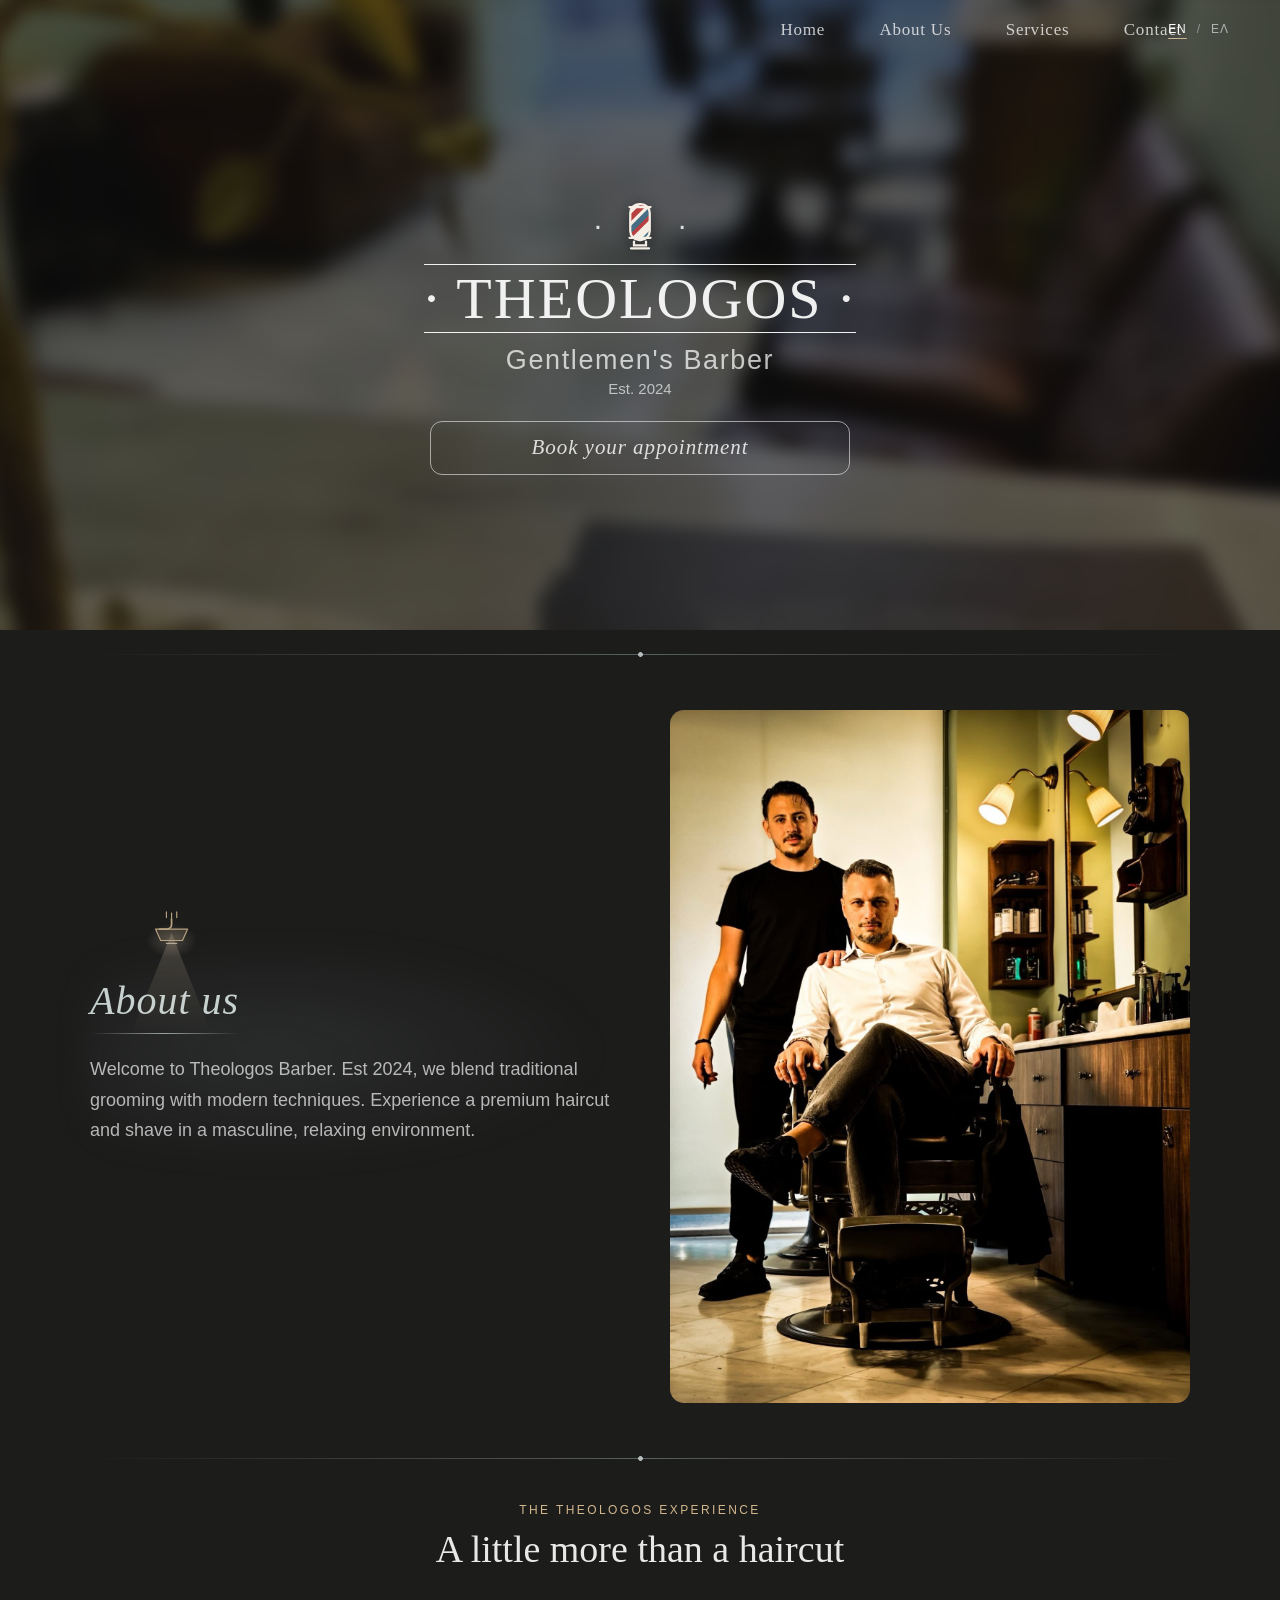
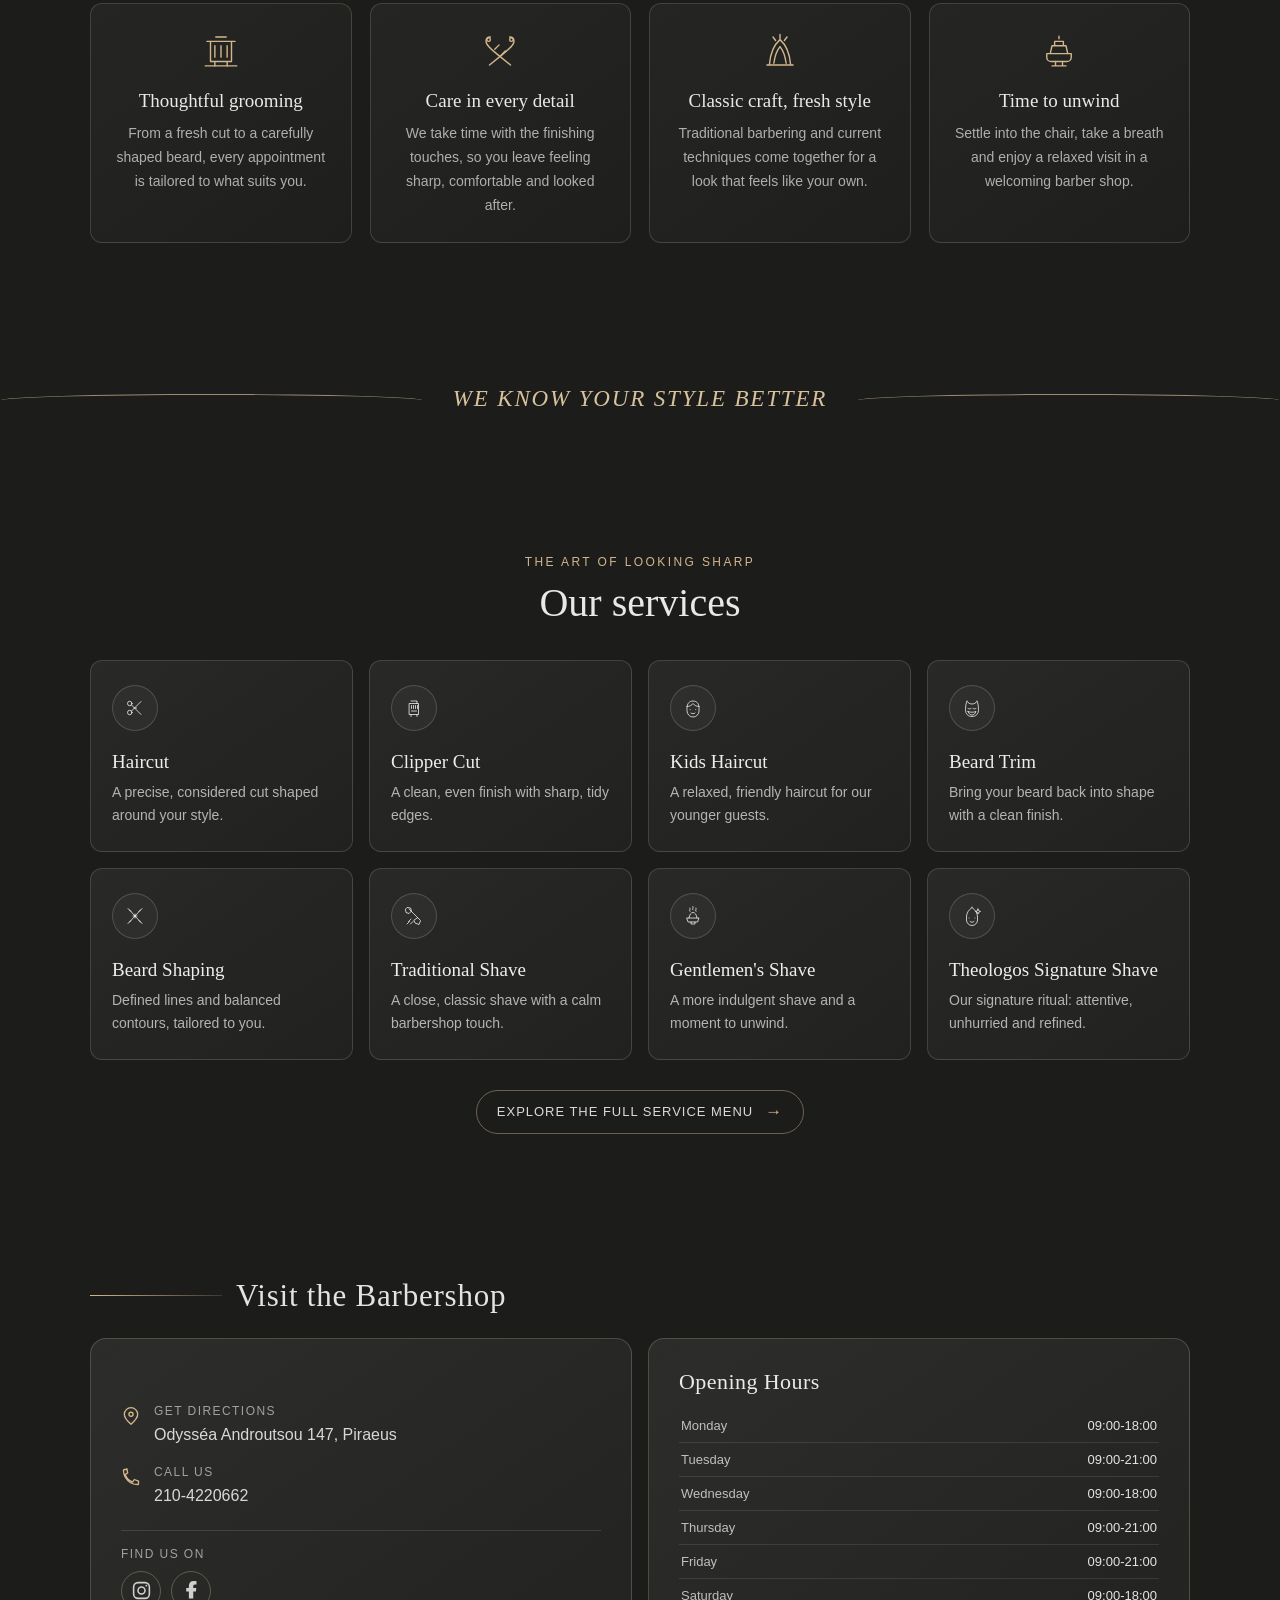
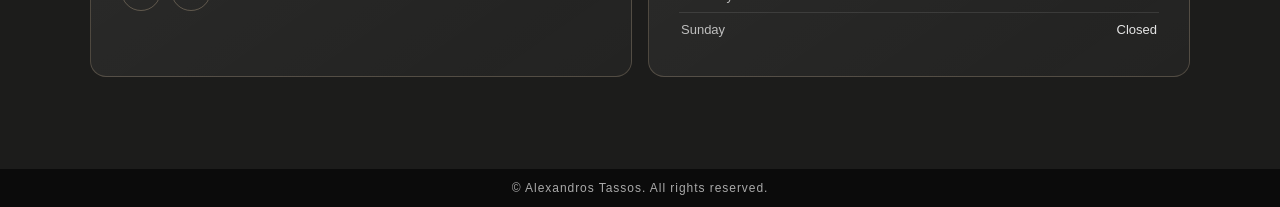
==== commit 4117dac9: "Update code from local folder" ====
--- a/index.html
+++ b/index.html
@@ -64,7 +64,30 @@
     <section id="about">
       <div id="info">
         <div class="about-text">
-          <h2 id="title2" data-i18n="about_title">About us</h2>
+          <div class="about-heading">
+            <svg class="about-lamp" viewBox="0 0 150 220" aria-hidden="true" focusable="false">
+              <defs>
+                <linearGradient id="about-lamp-beam" x1="0" y1="0" x2="0" y2="1">
+                  <stop offset="0" stop-color="#e6d5b9" stop-opacity=".24" />
+                  <stop offset="1" stop-color="#e6d5b9" stop-opacity="0" />
+                </linearGradient>
+                <radialGradient id="about-lamp-glow">
+                  <stop offset="0" stop-color="#e6d5b9" stop-opacity=".24" />
+                  <stop offset="1" stop-color="#e6d5b9" stop-opacity="0" />
+                </radialGradient>
+              </defs>
+              <path d="M76 42 146 218H5L76 42Z" fill="url(#about-lamp-beam)" />
+              <ellipse cx="76" cy="55" rx="45" ry="30" fill="url(#about-lamp-glow)" />
+              <g fill="none" stroke="#c7b08b" stroke-linecap="round" stroke-linejoin="round">
+                <path d="M76 17v10c0 5-4 8-9 8H55" stroke-width="3" />
+                <path d="M76 7v8M67 5v10M85 5v10" stroke-width="2" />
+                <path d="M48 35h56l-9 20H57l-9-20Z" fill="#c7b08b" fill-opacity=".16" stroke-width="2" />
+                <path d="M57 55h38" stroke-width="2" />
+                <path d="M67 60h18" stroke="#e6d5b9" stroke-opacity=".75" stroke-width="2" />
+              </g>
+            </svg>
+            <h2 id="title2" data-i18n="about_title">About us</h2>
+          </div>
           <p class="about-paragraph" data-i18n="about_copy">
             Welcome to Theologos Barber. Est 2024, we blend traditional grooming with modern techniques.
             Experience a premium haircut and shave in a masculine, relaxing environment.
--- a/style.css
+++ b/style.css
@@ -1,9 +1,10 @@
 :root {
   --font-body: "Segoe UI", Tahoma, Geneva, Verdana, sans-serif;
   --font-display: "Baskerville Old Face", "Palatino Linotype", "Book Antiqua", Georgia, serif;
+  --page-background: #1c1c1b;
   color-scheme: dark;
   font-family: var(--font-body);
-  background: #171717;
+  background: var(--page-background);
   color: rgba(255, 255, 255, 0.82);
   font-synthesis: none;
   text-rendering: optimizeLegibility;
@@ -24,7 +25,7 @@
 body {
   min-height: 100vh;
   margin: 0;
-  background: #171717;
+  background: var(--page-background);
 }
 
 @view-transition {
@@ -68,6 +69,7 @@
 
 #header {
   position: relative;
+  z-index: 1;
   isolation: isolate;
   display: flex;
   flex-direction: column;
@@ -92,7 +94,8 @@
   z-index: 10;
   inset: 0 0 auto;
   padding: 10px 20px;
-  transition: background-color 0.3s ease, box-shadow 0.3s ease;
+  border-bottom: 1px solid transparent;
+  transition: background-color 0.3s ease, border-color 0.3s ease, box-shadow 0.3s ease, backdrop-filter 0.3s ease;
 }
 
 #menu ul {
@@ -111,22 +114,25 @@
   padding: 10px 8px;
   background: linear-gradient(to right, transparent, #a1d1d2, transparent) center bottom / 0% 1px no-repeat;
   color: rgba(255, 255, 255, 0.75);
-  font-size: clamp(14px, 1.8vw, 18px);
+  font-family: var(--font-display);
+  font-size: clamp(15px, 1.7vw, 17px);
   font-weight: 400;
-  letter-spacing: 0.035em;
+  letter-spacing: 0.045em;
   text-decoration: none;
-  transition: background-size 0.3s ease, color 0.3s ease;
+  transition: background-size 0.3s ease, color 0.3s ease, letter-spacing 0.3s ease;
 }
 
 #menu ul li a:hover {
   background-size: 100% 1px;
   color: #fff;
+  letter-spacing: 0.06em;
 }
 
 #menu.scrolled {
-  background: rgba(17, 17, 17, 0.95);
-  box-shadow: 0 2px 20px rgba(0, 0, 0, 0.4);
-  backdrop-filter: blur(5px);
+  border-bottom-color: rgba(216, 194, 158, 0.12);
+  background: rgba(28, 28, 27, 0.78);
+  box-shadow: 0 4px 22px rgba(0, 0, 0, 0.24);
+  backdrop-filter: blur(10px);
 }
 
 #menu.scrolled ul {
@@ -201,11 +207,12 @@
   border-radius: 12px;
   color: rgba(255, 255, 255, 0.82);
   font-size: clamp(16px, 3vw, 21px);
-  font-weight: 300;
-  letter-spacing: 0.04em;
+  font-family: var(--font-display);
+  font-style: italic;
+  font-weight: 400;
+  letter-spacing: 0.045em;
   text-align: center;
   text-decoration: none;
-  text-transform: uppercase;
   transition: background-color 0.3s ease, color 0.3s ease;
 }
 
@@ -223,6 +230,31 @@
   display: flex;
   justify-content: center;
   padding: 80px 24px;
+}
+
+#about {
+  position: relative;
+}
+
+#about::before,
+#about::after {
+  position: absolute;
+  left: 50%;
+  width: min(100% - 48px, 1100px);
+  height: 9px;
+  background:
+    radial-gradient(circle, rgba(199, 209, 208, 0.88) 0 2px, transparent 2.8px) center / 9px 9px no-repeat,
+    linear-gradient(to right, transparent, rgba(176, 194, 201, 0.4), transparent) center / 100% 1px no-repeat;
+  content: "";
+  transform: translateX(-50%);
+}
+
+#about::before {
+  top: 20px;
+}
+
+#about::after {
+  bottom: 20px;
 }
 
 .experience {
@@ -306,6 +338,46 @@
 .about-text,
 .serve-text {
   flex: 1;
+}
+
+.about-text {
+  position: relative;
+  isolation: isolate;
+}
+
+.about-heading,
+.about-paragraph {
+  position: relative;
+  z-index: 1;
+}
+
+.about-text::before {
+  position: absolute;
+  z-index: -1;
+  inset: -18px 0;
+  background: radial-gradient(ellipse at 35% 48%, rgba(176, 194, 201, 0.1), transparent 70%);
+  content: "";
+  filter: blur(20px);
+  pointer-events: none;
+}
+
+.about-lamp {
+  position: absolute;
+  z-index: 0;
+  top: -58px;
+  left: 54%;
+  width: 86px;
+  height: auto;
+  overflow: visible;
+  opacity: 0.9;
+  pointer-events: none;
+  transform: translateX(-50%);
+}
+
+.about-heading {
+  position: relative;
+  isolation: isolate;
+  width: fit-content;
 }
 
 #title2,
@@ -318,6 +390,13 @@
   font-size: clamp(30px, 5vw, 40px);
   font-weight: 400;
   letter-spacing: 0.01em;
+}
+
+#title2 {
+  color: #c7d1d0;
+  font-style: italic;
+  letter-spacing: 0.025em;
+  background-image: linear-gradient(to right, transparent, rgba(199, 209, 208, 0.72), transparent);
 }
 
 .about-paragraph,
@@ -455,9 +534,9 @@
 .contact-card {
   min-width: 0;
   padding: clamp(20px, 3vw, 30px);
-  border: 1px solid rgba(216, 194, 158, 0.18);
+  border: 1px solid rgba(216, 194, 158, 0.24);
   border-radius: 16px;
-  background: linear-gradient(145deg, rgba(255, 255, 255, 0.045), rgba(255, 255, 255, 0.015));
+  background: linear-gradient(145deg, rgba(255, 255, 255, 0.075), rgba(255, 255, 255, 0.03));
 }
 
 .contact-details {
@@ -715,6 +794,12 @@
   .contact-card {
     padding: 20px 18px;
   }
+
+  .about-lamp {
+    top: -56px;
+    left: 54%;
+    width: 74px;
+  }
 }
 
 @media (prefers-reduced-motion: reduce) {
--- a/static/services.css
+++ b/static/services.css
@@ -36,16 +36,16 @@
 .service-preview-card {
   min-width: 0;
   padding: 24px 21px;
-  border: 1px solid rgba(255, 255, 255, 0.12);
+  border: 1px solid rgba(216, 194, 158, 0.2);
   border-radius: 12px;
-  background: rgba(255, 255, 255, 0.025);
+  background: linear-gradient(145deg, rgba(255, 255, 255, 0.06), rgba(255, 255, 255, 0.025));
   transition: transform 220ms ease, border-color 220ms ease, background-color 220ms ease;
 }
 
 .service-preview-card:hover {
   transform: translateY(-4px);
-  border-color: rgba(255, 255, 255, 0.28);
-  background: rgba(255, 255, 255, 0.05);
+  border-color: rgba(216, 194, 158, 0.38);
+  background: linear-gradient(145deg, rgba(255, 255, 255, 0.085), rgba(255, 255, 255, 0.04));
 }
 
 .service-preview-card svg {
@@ -100,10 +100,31 @@
   transition: transform 220ms ease;
 }
 
+.service-preview .service-menu-button {
+  min-height: 44px;
+  gap: 12px;
+  margin-top: 30px;
+  padding: 10px 20px;
+  border-color: rgba(216, 194, 158, 0.42);
+  color: rgba(255, 255, 255, 0.84);
+  font-size: 13px;
+  letter-spacing: 0.075em;
+  text-transform: uppercase;
+}
+
+.service-preview .service-menu-button span:first-child {
+  font-size: inherit;
+}
+
+.service-preview .service-menu-button span:last-child {
+  color: #d2b68c;
+  font-size: 17px;
+}
+
 .service-menu-button:hover {
   transform: translateY(-2px);
-  border-color: rgba(255, 255, 255, 0.82);
-  background: rgba(255, 255, 255, 0.08);
+  border-color: rgba(216, 194, 158, 0.72);
+  background: rgba(216, 194, 158, 0.08);
 }
 
 .service-menu-button:hover span {
@@ -174,7 +195,7 @@
   inset: 0;
   content: "";
   background:
-    linear-gradient(180deg, rgba(17, 17, 17, 0.48), rgba(17, 17, 17, 0.76) 72%, #171717),
+    linear-gradient(180deg, rgba(17, 17, 17, 0.48), rgba(17, 17, 17, 0.76) 72%, var(--page-background)),
     url("../barber.jpg") center 38% / cover no-repeat;
   filter: blur(2px);
   transform: scale(1.03);
@@ -407,7 +428,31 @@
 .service-price-section > .service-menu-button {
   display: flex;
   width: fit-content;
-  margin: 36px auto 0;
+  min-height: 46px;
+  gap: 14px;
+  margin: 32px auto 0;
+  padding: 11px 22px;
+  border-color: rgba(216, 194, 158, 0.62);
+  background: linear-gradient(135deg, rgba(216, 194, 158, 0.16), rgba(216, 194, 158, 0.07));
+  color: #eee5d6;
+  font-size: 13px;
+  font-weight: 500;
+  letter-spacing: 0.08em;
+  text-transform: uppercase;
+}
+
+.service-price-section > .service-menu-button span:first-child {
+  font-size: inherit;
+}
+
+.service-price-section > .service-menu-button span:last-child {
+  color: #d2b68c;
+  font-size: 18px;
+}
+
+.service-price-section > .service-menu-button:hover {
+  border-color: rgba(216, 194, 158, 0.86);
+  background: linear-gradient(135deg, rgba(216, 194, 158, 0.24), rgba(216, 194, 158, 0.12));
 }
 
 .service-menu-footer {
@@ -453,12 +498,12 @@
   #menu ul {
     width: calc(100% - 76px);
     margin-left: 0;
-    gap: clamp(2px, 1.4vw, 8px);
+    gap: clamp(0px, 1vw, 4px);
   }
 
   #menu ul li a {
-    padding-right: 4px;
-    padding-left: 4px;
+    padding-right: 3px;
+    padding-left: 3px;
     font-size: clamp(12px, 3.3vw, 14px);
   }
 
@@ -551,7 +596,10 @@
   }
 
   #menu ul li a {
-    font-size: 12px;
+    padding-right: 2px;
+    padding-left: 2px;
+    font-size: 11.5px;
+    letter-spacing: 0.025em;
   }
 
   .service-preview-grid {
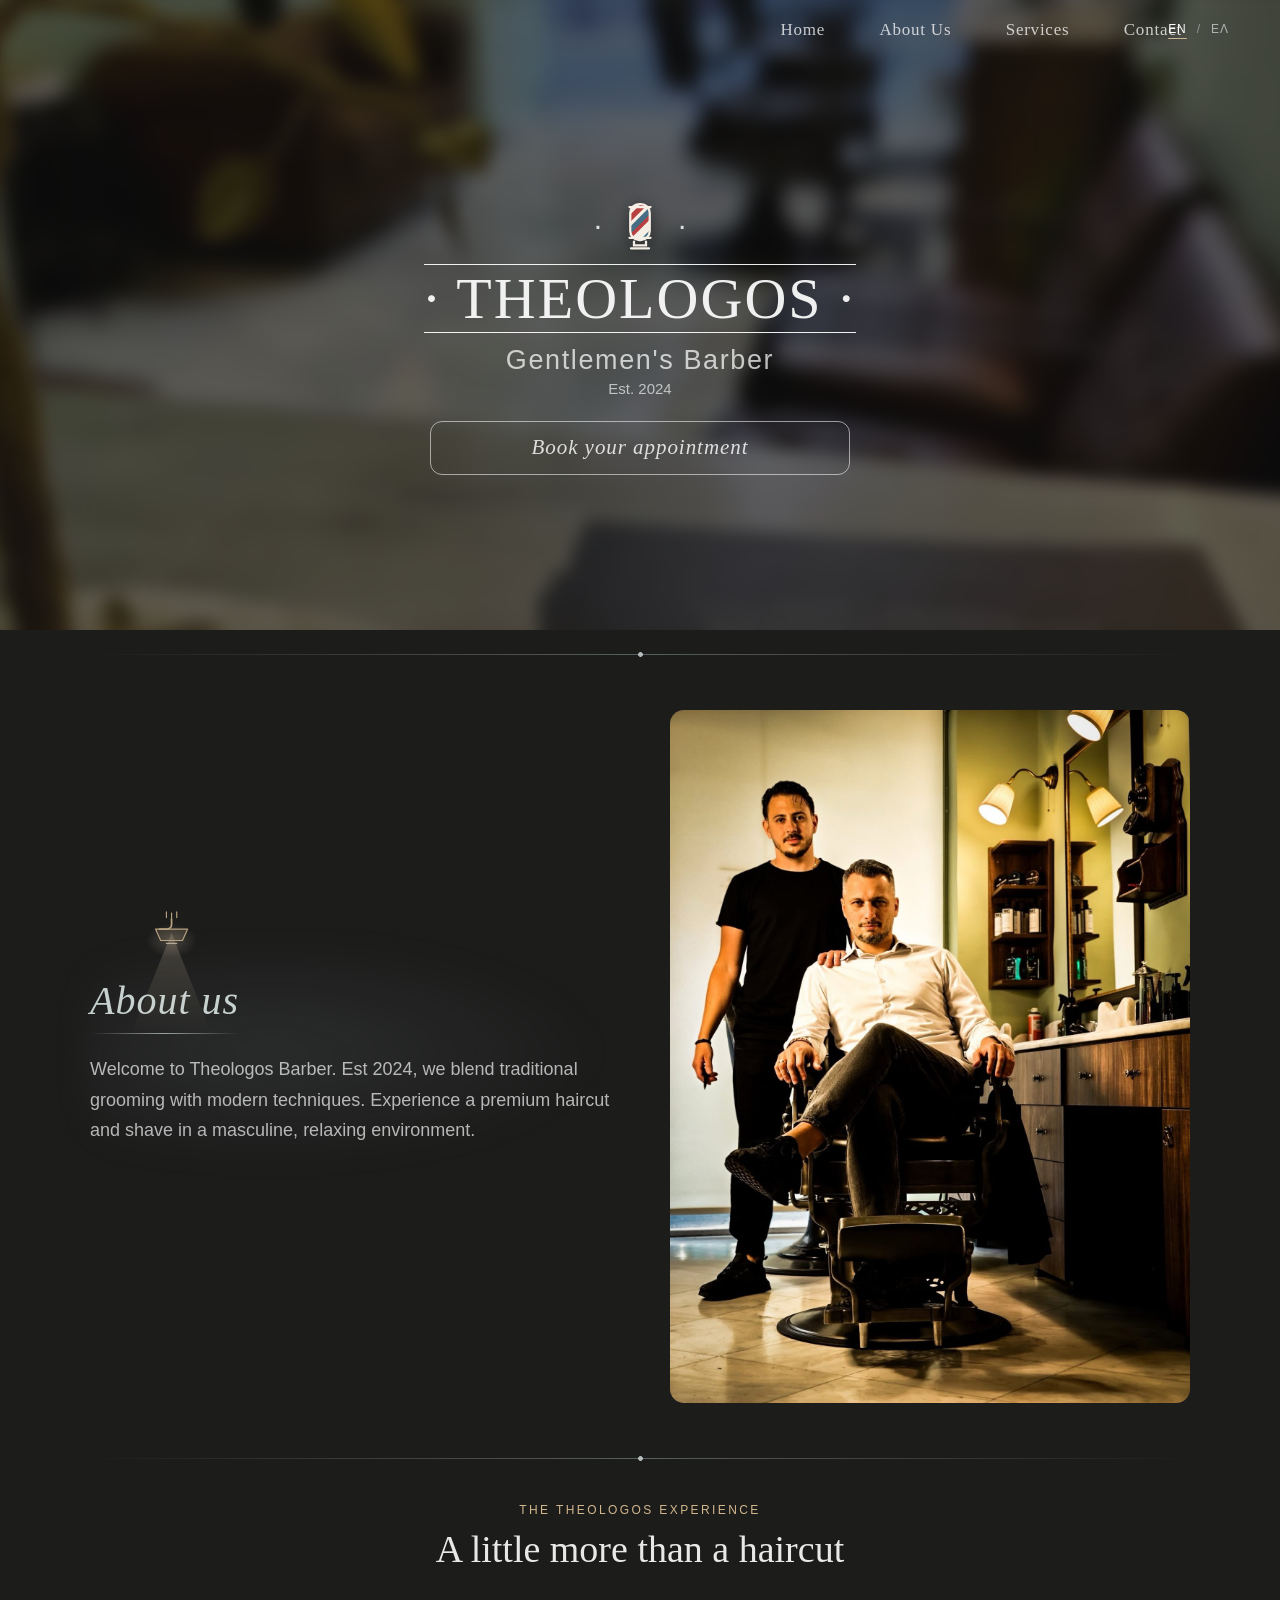
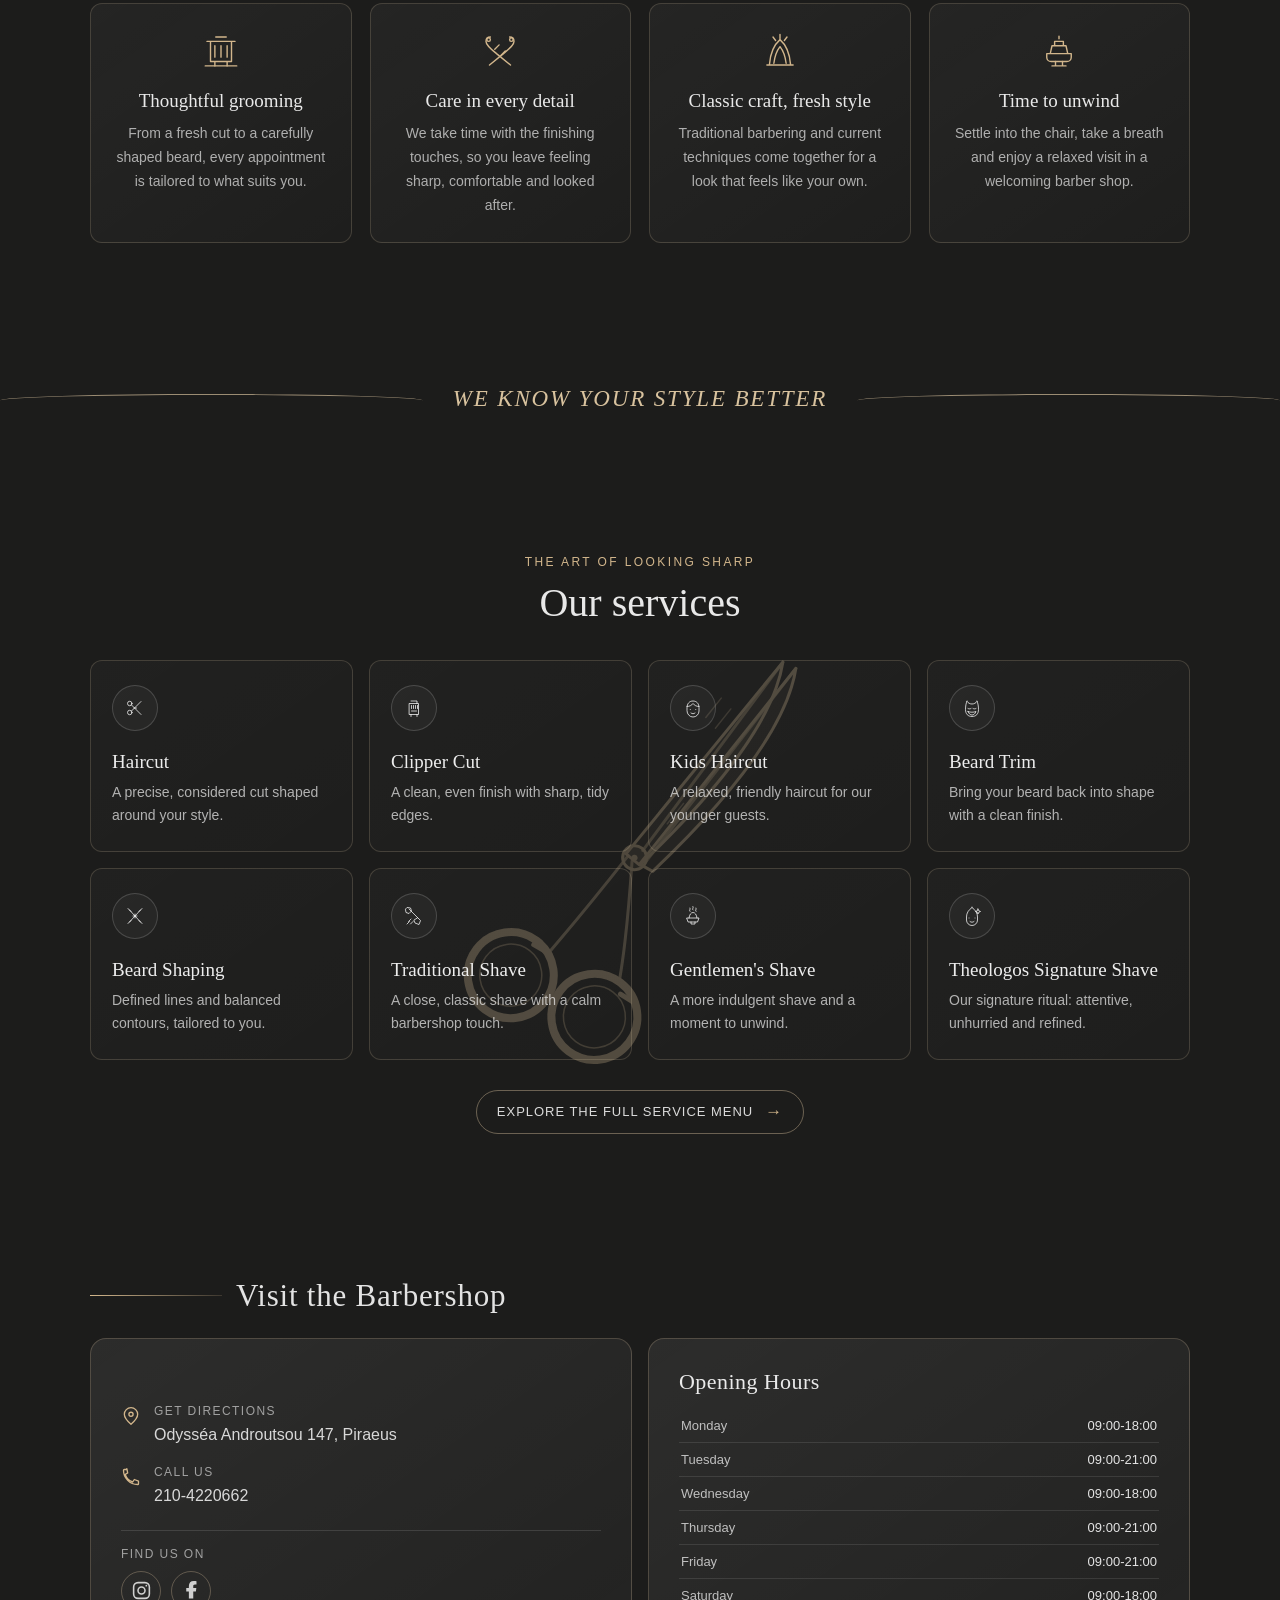
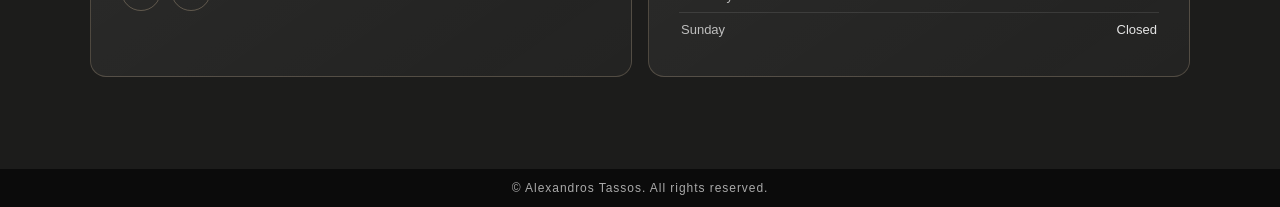
==== commit 1d814372: "Update code from local folder" ====
--- a/index.html
+++ b/index.html
@@ -152,6 +152,22 @@
         <p class="service-eyebrow" data-i18n="service_eyebrow">The art of looking sharp</p>
         <h2 id="service-preview-title" data-i18n="services_title">Our services</h2>
         <div class="service-preview-grid">
+          <svg class="service-preview-scissors" viewBox="0 0 440 420" aria-hidden="true" focusable="false">
+            <g fill="none" stroke="currentColor" stroke-linecap="round" stroke-linejoin="round">
+              <path d="M207 202 389 34q-23 76-170 181Z" fill="currentColor" fill-opacity=".12" />
+              <path d="M219 214 401 42q-23 76-170 181Z" fill="currentColor" fill-opacity=".12" />
+              <path d="M224 201 389 34M225 213 401 42" stroke-opacity=".72" />
+              <path d="M209 204c-26 25-57 54-91 84M212 210c-8 38-17 79-29 116" stroke-opacity=".8" />
+              <circle cx="76" cy="306" r="43" stroke-width="8" />
+              <circle cx="76" cy="306" r="31" stroke-width="1.5" stroke-opacity=".7" />
+              <circle cx="153" cy="359" r="43" stroke-width="8" />
+              <circle cx="153" cy="359" r="31" stroke-width="1.5" stroke-opacity=".7" />
+              <path d="m103 279 13 10m66 51 12 10" stroke-width="5" />
+              <circle cx="215" cy="207" r="12" fill="currentColor" fill-opacity=".2" stroke-width="3" />
+              <circle cx="215" cy="207" r="3" fill="currentColor" stroke="none" />
+              <path d="m245 166 19-18m-12 30 19-18m34-82 18-17m-10 29 18-17" stroke-width="1.4" stroke-opacity=".6" />
+            </g>
+          </svg>
           <article class="service-preview-card">
             <svg viewBox="0 0 48 48" aria-hidden="true"><circle cx="13.5" cy="15" r="4.5" /><circle cx="13.5" cy="33" r="4.5" /><path d="m17 18 19 19M17 30l19-19M22 24h5" /></svg>
             <h3 data-i18n="service_haircut">Haircut</h3>
--- a/static/services.css
+++ b/static/services.css
@@ -27,18 +27,40 @@
 }
 
 .service-preview-grid {
+  position: relative;
+  isolation: isolate;
   display: grid;
   grid-template-columns: repeat(4, minmax(0, 1fr));
   gap: 16px;
   text-align: left;
 }
 
+.service-preview-scissors {
+  position: absolute;
+  z-index: 0;
+  top: 50%;
+  left: 50%;
+  width: min(40vw, 440px);
+  height: auto;
+  overflow: visible;
+  color: #c7b08b;
+  opacity: 0.3;
+  pointer-events: none;
+  transform: translate(-50%, -50%) rotate(-8deg);
+}
+
+.service-preview-scissors g {
+  stroke-width: 3;
+}
+
 .service-preview-card {
+  position: relative;
+  z-index: 0;
   min-width: 0;
   padding: 24px 21px;
   border: 1px solid rgba(216, 194, 158, 0.2);
   border-radius: 12px;
-  background: linear-gradient(145deg, rgba(255, 255, 255, 0.06), rgba(255, 255, 255, 0.025));
+  background: linear-gradient(145deg, rgba(255, 255, 255, 0.025), rgba(255, 255, 255, 0.01));
   transition: transform 220ms ease, border-color 220ms ease, background-color 220ms ease;
 }
 
@@ -487,6 +509,10 @@
   .service-preview-grid {
     grid-template-columns: repeat(2, minmax(0, 1fr));
   }
+
+  .service-preview-scissors {
+    width: min(50vw, 320px);
+  }
 }
 
 @media (max-width: 650px) {
@@ -521,6 +547,10 @@
 
   .service-preview-card {
     padding: 20px 16px;
+  }
+
+  .service-preview-scissors {
+    width: min(66vw, 250px);
   }
 
   .service-menu-header {
